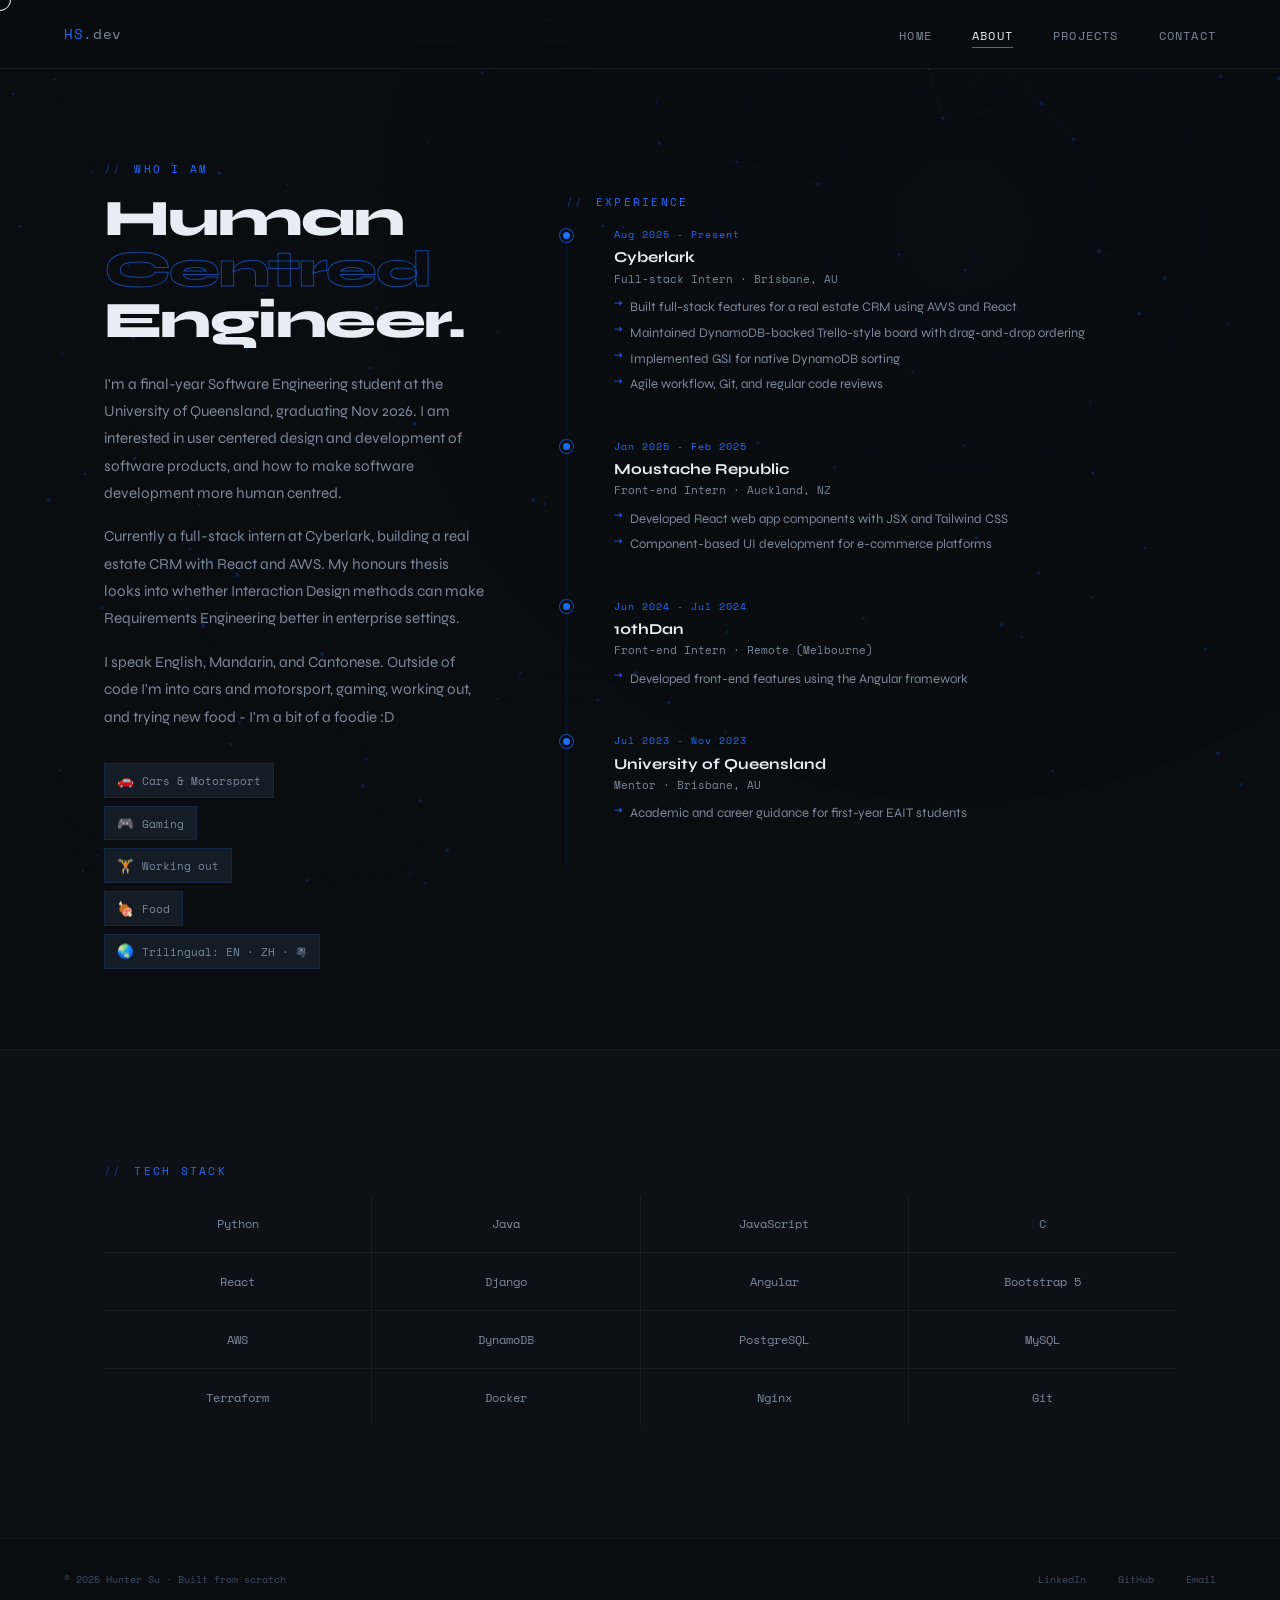
==== about.html @ bc7cdcf6 "added new" ====
<!DOCTYPE html>
<html lang="en">
<head>
  <meta charset="UTF-8" />
  <meta name="viewport" content="width=device-width, initial-scale=1.0" />
  <title>About - Hunter Su</title>
  <link rel="stylesheet" href="style.css" />
</head>
<body>

  <div class="cursor"></div>
  <canvas id="bg-canvas"></canvas>
  <div id="page-transition"></div>

  <nav>
    <a href="index.html" class="nav-logo" data-transition>HS<span>.dev</span></a>
    <ul class="nav-links">
      <li><a href="index.html"    data-transition>Home</a></li>
      <li><a href="about.html"    data-transition>About</a></li>
      <li><a href="projects.html" data-transition>Projects</a></li>
      <li><a href="contact.html"  data-transition>Contact</a></li>
    </ul>
  </nav>

  <main>
    <div class="page-content">

      <!-- ABOUT HERO -->
      <section class="section about-hero">
        <div class="section-tag">Who I Am</div>
        <div class="about-grid">

          <div class="about-left">
            <h1>Human <em>Centred</em><br/>Engineer.</h1>
            <p>
              I'm a final-year Software Engineering student at the University of Queensland,
              graduating Nov 2026. I am interested in user centered design and development of software products, 
              and how to make software development more human centred. 
            </p>
            <p>
              Currently a full-stack intern at Cyberlark, building a real estate CRM with
              React and AWS. My honours thesis looks into whether Interaction Design methods
              can make Requirements Engineering better in enterprise settings.
            </p>
            <p>
              I speak English, Mandarin, and Cantonese. Outside of code I'm into cars and motorsport, 
              gaming, working out, and trying new food - I'm a bit of a foodie :D
            </p>
            <div class="interests">
              <div class="interest-tag"><span class="icon">🚗</span> Cars &amp; Motorsport</div>
              <div class="interest-tag"><span class="icon">🎮</span> Gaming</div>
              <div class="interest-tag"><span class="icon">🏋️</span> Working out</div>
              <div class="interest-tag"><span class="icon">🍖</span> Food</div>
              <div class="interest-tag"><span class="icon">🌏</span> Trilingual: EN · ZH · 粵</div>
            </div>
          </div>

          <div class="about-right">
            <div class="section-tag">Experience</div>
            <div class="timeline">

              <div class="timeline-item">
                <div class="timeline-date">Aug 2025 - Present</div>
                <div class="timeline-company">Cyberlark</div>
                <div class="timeline-role">Full-stack Intern · Brisbane, AU</div>
                <ul class="timeline-points">
                  <li>Built full-stack features for a real estate CRM using AWS and React</li>
                  <li>Maintained DynamoDB-backed Trello-style board with drag-and-drop ordering</li>
                  <li>Implemented GSI for native DynamoDB sorting</li>
                  <li>Agile workflow, Git, and regular code reviews</li>
                </ul>
              </div>

              <div class="timeline-item">
                <div class="timeline-date">Jan 2025 - Feb 2025</div>
                <div class="timeline-company">Moustache Republic</div>
                <div class="timeline-role">Front-end Intern · Auckland, NZ</div>
                <ul class="timeline-points">
                  <li>Developed React web app components with JSX and Tailwind CSS</li>
                  <li>Component-based UI development for e-commerce platforms</li>
                </ul>
              </div>

              <div class="timeline-item">
                <div class="timeline-date">Jun 2024 - Jul 2024</div>
                <div class="timeline-company">10thDan</div>
                <div class="timeline-role">Front-end Intern · Remote (Melbourne)</div>
                <ul class="timeline-points">
                  <li>Developed front-end features using the Angular framework</li>
                </ul>
              </div>

              <div class="timeline-item">
                <div class="timeline-date">Jul 2023 - Nov 2023</div>
                <div class="timeline-company">University of Queensland</div>
                <div class="timeline-role">Mentor · Brisbane, AU</div>
                <ul class="timeline-points">
                  <li>Academic and career guidance for first-year EAIT students</li>
                </ul>
              </div>

            </div>
          </div>

        </div>
      </section>

      <!-- SKILLS -->
      <section class="skills-section">
        <div class="section">
          <div class="section-tag">Tech Stack</div>
          <div class="skills-grid">
            <div class="skill-chip">Python</div>
            <div class="skill-chip">Java</div>
            <div class="skill-chip">JavaScript</div>
            <div class="skill-chip">C</div>
            <div class="skill-chip">React</div>
            <div class="skill-chip">Django</div>
            <div class="skill-chip">Angular</div>
            <div class="skill-chip">Bootstrap 5</div>
            <div class="skill-chip">AWS</div>
            <div class="skill-chip">DynamoDB</div>
            <div class="skill-chip">PostgreSQL</div>
            <div class="skill-chip">MySQL</div>
            <div class="skill-chip">Terraform</div>
            <div class="skill-chip">Docker</div>
            <div class="skill-chip">Nginx</div>
            <div class="skill-chip">Git</div>
          </div>
        </div>
      </section>

    </div>
  </main>

  <footer>
    <div class="footer-left">© 2025 Hunter Su · Built from scratch</div>
    <div class="footer-right">
      <a href="https://linkedin.com/in/hunterycsu" target="_blank">LinkedIn</a>
      <a href="https://github.com/hunterycsu" target="_blank">GitHub</a>
      <a href="mailto:hunter.yicong.su@gmail.com">Email</a>
    </div>
  </footer>

  <script src="transition.js"></script>
  <script src="background.js"></script>
</body>
</html>
---- style.css ----
/* =========================================
   HUNTER SU — PORTFOLIO
   Dark minimal · Terminal meets Garage
   ========================================= */

@import url('https://fonts.googleapis.com/css2?family=Space+Mono:ital,wght@0,400;0,700;1,400&family=Syne:wght@400;500;700;800&display=swap');

/* ---- RESET & ROOT ---- */
*, *::before, *::after {
  margin: 0;
  padding: 0;
  box-sizing: border-box;
}

:root {
  --bg:          #090c10;
  --bg-2:        #0d1117;
  --bg-3:        #111820;
  --surface:     #141c26;
  --surface-2:   #1a2535;
  --blue:        #1a6fff;
  --blue-dim:    #1249b3;
  --blue-glow:   rgba(26, 111, 255, 0.18);
  --blue-ghost:  rgba(26, 111, 255, 0.07);
  --text:        #e8edf5;
  --text-dim:    #7a8899;
  --text-muted:  #3d4f63;
  --border:      rgba(26, 111, 255, 0.12);
  --border-dim:  rgba(255,255,255,0.05);
  --mono:        'Space Mono', monospace;
  --sans:        'Syne', sans-serif;
  --transition:  cubic-bezier(0.76, 0, 0.24, 1);
}

html {
  font-size: 16px;
  scroll-behavior: smooth;
}

body {
  background: var(--bg);
  color: var(--text);
  font-family: var(--sans);
  min-height: 100vh;
  overflow-x: hidden;
  cursor: none;
}

*, a, button, input, textarea, label, select {
  cursor: none !important;
}

/* ---- CUSTOM CURSOR ---- */
.cursor {
  position: fixed;
  left: 0;
  top: 0;
  width: 22px;
  height: 22px;
  border: 1.5px solid white;
  border-radius: 50%;
  background: transparent;
  pointer-events: none;
  z-index: 9999;
  transform: translate(-50%, -50%);
  transition:
    width .2s ease,
    height .2s ease,
    background .2s ease,
    border-color .2s ease;
}

.cursor.active {
  width: 38px;
  height: 38px;
  border-color: var(--blue);
  background: white;
}

body:has(a:hover) .cursor,
body:has(button:hover) .cursor {
  width: 14px;
  height: 14px;
}

/* ---- PAGE TRANSITION OVERLAY ---- */
#page-transition {
  position: fixed;
  inset: 0;
  background: var(--bg);
  z-index: 500;
  transform: translateX(-100%);
  pointer-events: none;
}
#page-transition.slide-in {
  animation: slideIn 0.45s var(--transition) forwards;
}
#page-transition.slide-out {
  animation: slideOut 0.45s var(--transition) forwards;
}

@keyframes slideIn {
  from { transform: translateX(-100%); }
  to   { transform: translateX(0%); }
}
@keyframes slideOut {
  from { transform: translateX(0%); }
  to   { transform: translateX(100%); }
}

/* ---- NAV ---- */
nav {
  position: fixed;
  top: 0;
  left: 0;
  right: 0;
  z-index: 100;
  display: flex;
  align-items: center;
  justify-content: space-between;
  padding: 1.5rem 4rem;
  border-bottom: 1px solid var(--border-dim);
  background: rgba(9, 12, 16, 0.8);
  backdrop-filter: blur(20px);
  -webkit-backdrop-filter: blur(20px);
}

.nav-logo {
  font-family: var(--mono);
  font-size: 0.85rem;
  color: var(--blue);
  text-decoration: none;
  letter-spacing: 0.05em;
}
.nav-logo span {
  color: var(--text-dim);
}

.nav-links {
  display: flex;
  gap: 2.5rem;
  list-style: none;
}

.nav-links a {
  font-family: var(--mono);
  font-size: 0.75rem;
  color: var(--text-dim);
  text-decoration: none;
  letter-spacing: 0.1em;
  text-transform: uppercase;
  position: relative;
  transition: color 0.2s;
}
.nav-links a::after {
  content: '';
  position: absolute;
  bottom: -4px;
  left: 0;
  width: 0;
  height: 1px;
  background: var(--blue);
  transition: width 0.3s var(--transition);
}
.nav-links a:hover,
.nav-links a.active {
  color: var(--text);
}
.nav-links a:hover::after,
.nav-links a.active::after {
  width: 100%;
}

/* ---- MAIN WRAPPER ---- */
main {
  position: relative;
  z-index: 2;
}

/* ---- PAGE CONTENT (fade in on load) ---- */
.page-content {
  animation: fadeUp 0.6s var(--transition) both;
  animation-delay: 0.15s;
}
@keyframes fadeUp {
  from { opacity: 0; transform: translateY(24px); }
  to   { opacity: 1; transform: translateY(0); }
}

/* ---- SECTION UTILITY ---- */
.section {
  padding: 7rem 4rem;
  max-width: 1200px;
  margin: 0 auto;
}
.section-tag {
  font-family: var(--mono);
  font-size: 0.7rem;
  color: var(--blue);
  letter-spacing: 0.2em;
  text-transform: uppercase;
  margin-bottom: 1rem;
  display: flex;
  align-items: center;
  gap: 0.75rem;
}
.section-tag::before {
  content: '//';
  opacity: 0.5;
}

/* ====================================================
   INDEX — HERO
   ==================================================== */
.hero {
  min-height: 100vh;
  display: grid;
  grid-template-columns: 1fr auto;
  align-items: center;
  padding: 0 4rem;
  max-width: 1200px;
  margin: 0 auto;
  gap: 4rem;
}

.hero-left {
  padding-top: 6rem;
}

.hero-eyebrow {
  font-family: var(--mono);
  font-size: 0.72rem;
  color: var(--blue);
  letter-spacing: 0.25em;
  text-transform: uppercase;
  margin-bottom: 1.5rem;
  display: flex;
  align-items: center;
  gap: 1rem;
}
.hero-eyebrow::before {
  content: '';
  display: block;
  width: 32px;
  height: 1px;
  background: var(--blue);
}

.hero-name {
  font-family: var(--sans);
  font-weight: 800;
  font-size: clamp(3.5rem, 6vw, 6rem);
  line-height: 0.95;
  letter-spacing: -0.03em;
  margin-bottom: 1.5rem;
}
.hero-name .line-1 { color: var(--text); display: block; }
.hero-name .line-2 {
  color: transparent;
  -webkit-text-stroke: 1px rgba(26,111,255,0.5);
  display: block;
}

.hero-desc {
  font-family: var(--sans);
  font-size: 1rem;
  color: var(--text-dim);
  line-height: 1.7;
  max-width: 420px;
  margin-bottom: 2.5rem;
}

.hero-cta {
  display: flex;
  gap: 1rem;
  flex-wrap: wrap;
}

.btn {
  display: inline-flex;
  align-items: center;
  gap: 0.5rem;
  padding: 0.75rem 1.75rem;
  font-family: var(--mono);
  font-size: 0.75rem;
  letter-spacing: 0.1em;
  text-transform: uppercase;
  text-decoration: none;
  border: none;
  cursor: none;
  transition: all 0.25s var(--transition);
}
.btn-primary {
  background: var(--blue);
  color: #fff;
}
.btn-primary:hover {
  background: #2a7fff;
  transform: translateY(-2px);
  box-shadow: 0 8px 24px rgba(26,111,255,0.35);
}
.btn-outline {
  background: transparent;
  color: var(--text-dim);
  border: 1px solid var(--border);
}
.btn-outline:hover {
  border-color: var(--blue);
  color: var(--text);
  transform: translateY(-2px);
}

/* Hero right — stat panel cluster */
.hero-right {
  display: flex;
  justify-content: center;
  align-items: center;
  padding-top: 6rem;
}

.stat-cluster {
  display: flex;
  flex-direction: column;
  gap: 1px;
  width: 280px;
}

.stat-block {
  background: var(--surface);
  border: 1px solid var(--border-dim);
  padding: 1.25rem 1.5rem;
  position: relative;
  overflow: hidden;
  transition: background 0.2s;
}
.stat-block:hover { background: var(--surface-2); }
.stat-block::before {
  content: '';
  position: absolute;
  left: 0; top: 0; bottom: 0;
  width: 2px;
  background: var(--blue);
  transform: scaleY(0);
  transform-origin: bottom;
  transition: transform 0.3s var(--transition);
}
.stat-block:hover::before { transform: scaleY(1); }

.stat-label {
  font-family: var(--mono);
  font-size: 0.58rem;
  color: var(--blue);
  letter-spacing: 0.2em;
  text-transform: uppercase;
  margin-bottom: 0.3rem;
}
.stat-value {
  font-family: var(--sans);
  font-weight: 700;
  font-size: 1rem;
  color: var(--text);
  margin-bottom: 0.1rem;
}
.stat-sub {
  font-family: var(--mono);
  font-size: 0.6rem;
  color: var(--text-muted);
}

.stat-block.live .stat-label {
  display: flex;
  align-items: center;
  gap: 0.5rem;
}


/* ---- FEATURED SECTION (index) ---- */
.featured {
  background: var(--bg-2);
  border-top: 1px solid var(--border-dim);
  border-bottom: 1px solid var(--border-dim);
}

.featured-grid {
  display: grid;
  grid-template-columns: repeat(3, 1fr);
  gap: 1px;
  background: var(--border-dim);
  border: 1px solid var(--border-dim);
}
.featured-item {
  background: var(--bg-2);
  padding: 2.5rem 2rem;
  transition: background 0.25s;
}
.featured-item:hover {
  background: var(--surface);
}
.featured-num {
  font-family: var(--mono);
  font-size: 0.65rem;
  color: var(--blue);
  margin-bottom: 1rem;
}
.featured-title {
  font-size: 1.1rem;
  font-weight: 700;
  margin-bottom: 0.5rem;
}
.featured-text {
  font-family: var(--mono);
  font-size: 0.72rem;
  color: var(--text-dim);
  line-height: 1.6;
}

/* ====================================================
   ABOUT PAGE
   ==================================================== */
.about-hero {
  padding-top: 10rem;
  padding-bottom: 5rem;
}

.about-grid {
  display: grid;
  grid-template-columns: 1fr 1.6fr;
  gap: 5rem;
  align-items: start;
}

.about-left h1 {
  font-size: clamp(2.5rem, 4vw, 4rem);
  font-weight: 800;
  line-height: 1;
  letter-spacing: -0.03em;
  margin-bottom: 1.5rem;
}
.about-left h1 em {
  font-style: normal;
  color: transparent;
  -webkit-text-stroke: 1px rgba(26,111,255,0.6);
}

.about-left p {
  font-family: var(--sans);
  font-size: 0.95rem;
  color: var(--text-dim);
  line-height: 1.8;
  margin-bottom: 1rem;
}

.interests {
  margin-top: 2rem;
  display: flex;
  flex-direction: column;
  gap: 0.5rem;
}
.interest-tag {
  display: inline-flex;
  align-items: center;
  gap: 0.5rem;
  font-family: var(--mono);
  font-size: 0.7rem;
  color: var(--text-dim);
  background: var(--surface);
  border: 1px solid var(--border);
  padding: 0.4rem 0.75rem;
  width: fit-content;
}
.interest-tag .icon { font-size: 0.85rem; }

/* Timeline */
.timeline {
  position: relative;
  padding-left: 1.5rem;
}
.timeline::before {
  content: '';
  position: absolute;
  left: 0;
  top: 0;
  bottom: 0;
  width: 1px;
  background: var(--border);
}

.timeline-item {
  position: relative;
  padding-bottom: 2.5rem;
  padding-left: 1.5rem;
}
.timeline-item::before {
  content: '';
  position: absolute;
  left: -1.5rem;
  top: 0.35rem;
  width: 7px;
  height: 7px;
  background: var(--blue);
  border-radius: 50%;
  transform: translateX(-3px);
  box-shadow: 0 0 0 3px var(--bg), 0 0 0 4px var(--blue-dim);
}
.timeline-date {
  font-family: var(--mono);
  font-size: 0.65rem;
  color: var(--blue);
  letter-spacing: 0.1em;
  margin-bottom: 0.4rem;
}
.timeline-company {
  font-weight: 700;
  font-size: 0.95rem;
  margin-bottom: 0.2rem;
}
.timeline-role {
  font-family: var(--mono);
  font-size: 0.7rem;
  color: var(--text-dim);
  margin-bottom: 0.5rem;
}
.timeline-points {
  list-style: none;
  padding: 0;
}
.timeline-points li {
  font-size: 0.82rem;
  color: var(--text-dim);
  line-height: 1.6;
  padding: 0.15rem 0;
  padding-left: 1rem;
  position: relative;
}
.timeline-points li::before {
  content: '→';
  position: absolute;
  left: 0;
  color: var(--blue);
  font-size: 0.65rem;
  top: 0.05rem;
}

/* Skills grid */
.skills-section {
  background: var(--bg-2);
  border-top: 1px solid var(--border-dim);
}
.skills-grid {
  display: grid;
  grid-template-columns: repeat(4, 1fr);
  gap: 1px;
  background: var(--border-dim);
}
.skill-chip {
  background: var(--bg-2);
  padding: 1.25rem 1rem;
  font-family: var(--mono);
  font-size: 0.72rem;
  color: var(--text-dim);
  text-align: center;
  transition: background 0.2s, color 0.2s;
}
.skill-chip:hover {
  background: var(--blue-ghost);
  color: var(--text);
}

/* ====================================================
   PROJECTS PAGE
   ==================================================== */
.projects-hero {
  padding-top: 10rem;
  padding-bottom: 4rem;
}
.projects-hero h1 {
  font-size: clamp(2.5rem, 5vw, 5rem);
  font-weight: 800;
  letter-spacing: -0.03em;
  line-height: 1;
}
.projects-hero h1 span {
  color: transparent;
  -webkit-text-stroke: 1px rgba(26,111,255,0.5);
}

.projects-grid {
  display: grid;
  grid-template-columns: 1fr 1fr;
  gap: 1.5rem;
}

.project-card {
  background: var(--surface);
  border: 1px solid var(--border-dim);
  padding: 2rem;
  position: relative;
  overflow: hidden;
  transition: border-color 0.3s, transform 0.3s var(--transition);
  cursor: none;
}
.project-card::before {
  content: '';
  position: absolute;
  top: 0; left: 0; right: 0;
  height: 2px;
  background: var(--blue);
  transform: scaleX(0);
  transform-origin: left;
  transition: transform 0.4s var(--transition);
}
.project-card:hover {
  border-color: var(--border);
  transform: translateY(-4px);
}
.project-card:hover::before {
  transform: scaleX(1);
}

.project-number {
  font-family: var(--mono);
  font-size: 0.6rem;
  color: var(--text-muted);
  margin-bottom: 1rem;
  letter-spacing: 0.15em;
}
.project-title {
  font-weight: 700;
  font-size: 1.15rem;
  margin-bottom: 0.5rem;
  color: var(--text);
}
.project-desc {
  font-size: 0.82rem;
  color: var(--text-dim);
  line-height: 1.7;
  margin-bottom: 1.25rem;
}
.project-tags {
  display: flex;
  flex-wrap: wrap;
  gap: 0.4rem;
}
.tag {
  font-family: var(--mono);
  font-size: 0.6rem;
  color: var(--blue);
  border: 1px solid var(--blue-dim);
  background: var(--blue-ghost);
  padding: 0.2rem 0.5rem;
  letter-spacing: 0.05em;
}

.project-card.featured-card {
  grid-column: 1 / -1;
  display: grid;
  grid-template-columns: 1.2fr 1fr;
  gap: 2rem;
  align-items: center;
}
.featured-card-badge {
  font-family: var(--mono);
  font-size: 0.6rem;
  color: var(--blue);
  border: 1px solid var(--blue);
  padding: 0.2rem 0.6rem;
  width: fit-content;
  margin-bottom: 0.75rem;
  letter-spacing: 0.1em;
}

/* ====================================================
   CONTACT PAGE
   ==================================================== */
.contact-hero {
  padding-top: 10rem;
  padding-bottom: 4rem;
}
.contact-hero h1 {
  font-size: clamp(2.5rem, 5vw, 5rem);
  font-weight: 800;
  letter-spacing: -0.03em;
  line-height: 1;
  margin-bottom: 1rem;
}
.contact-hero p {
  font-family: var(--sans);
  color: var(--text-dim);
  font-size: 1rem;
  max-width: 480px;
}

.contact-grid {
  display: grid;
  grid-template-columns: 1fr 1fr;
  gap: 4rem;
  align-items: start;
}

.contact-links {
  display: flex;
  flex-direction: column;
  gap: 1px;
  background: var(--border-dim);
  border: 1px solid var(--border-dim);
}
.contact-link-item {
  display: flex;
  align-items: center;
  justify-content: space-between;
  padding: 1.25rem 1.5rem;
  background: var(--surface);
  text-decoration: none;
  color: var(--text);
  transition: background 0.2s, padding-left 0.3s var(--transition);
}
.contact-link-item:hover {
  background: var(--surface-2);
  padding-left: 2rem;
}
.contact-link-left {
  display: flex;
  align-items: center;
  gap: 1rem;
}
.contact-link-icon {
  width: 36px;
  height: 36px;
  background: var(--blue-ghost);
  border: 1px solid var(--border);
  display: flex;
  align-items: center;
  justify-content: center;
  font-size: 1rem;
}
.contact-link-label {
  font-family: var(--mono);
  font-size: 0.72rem;
  color: var(--text-dim);
  display: block;
  margin-bottom: 0.15rem;
  text-transform: uppercase;
  letter-spacing: 0.1em;
}
.contact-link-value {
  font-size: 0.85rem;
  color: var(--text);
}
.contact-arrow {
  color: var(--text-muted);
  font-size: 1rem;
  transition: color 0.2s, transform 0.3s;
}
.contact-link-item:hover .contact-arrow {
  color: var(--blue);
  transform: translateX(4px);
}

/* Contact form */
.contact-form {
  display: flex;
  flex-direction: column;
  gap: 1rem;
}
.form-field {
  display: flex;
  flex-direction: column;
  gap: 0.4rem;
}
.form-label {
  font-family: var(--mono);
  font-size: 0.65rem;
  color: var(--blue);
  letter-spacing: 0.15em;
  text-transform: uppercase;
}
.form-input,
.form-textarea {
  background: var(--surface);
  border: 1px solid var(--border-dim);
  color: var(--text);
  font-family: var(--mono);
  font-size: 0.8rem;
  padding: 0.75rem 1rem;
  outline: none;
  transition: border-color 0.25s;
  width: 100%;
  resize: none;
}
.form-input:focus,
.form-textarea:focus {
  border-color: var(--blue);
}
.form-input::placeholder,
.form-textarea::placeholder {
  color: var(--text-muted);
}
.form-textarea { min-height: 120px; }

/* ====================================================
   CANVAS BACKGROUND
   ==================================================== */
#bg-canvas {
  position: fixed;
  inset: 0;
  z-index: 0;
  opacity: 0.35;
  pointer-events: none;
}

/* ====================================================
   ABOUT — GALLERY / INTERESTS
   ==================================================== */
.about-gallery-section {
  border-top: 1px solid var(--border-dim);
}

.gallery-intro {
  margin-bottom: 2.5rem;
}
.gallery-intro p {
  font-size: 0.9rem;
  color: var(--text-dim);
  max-width: 560px;
  line-height: 1.7;
}

.gallery-grid {
  display: grid;
  grid-template-columns: repeat(3, 1fr);
  gap: 1px;
  background: var(--border-dim);
}

.gallery-card {
  background: var(--surface);
  aspect-ratio: 4/3;
  position: relative;
  overflow: hidden;
  display: flex;
  align-items: flex-end;
  transition: transform 0.35s var(--transition);
}
.gallery-card:hover { transform: scale(1.01); z-index: 2; }

/* The illustration area fills the card */
.gallery-art {
  position: absolute;
  inset: 0;
  display: flex;
  align-items: center;
  justify-content: center;
}

/* Overlay label */
.gallery-label {
  position: relative;
  z-index: 2;
  width: 100%;
  padding: 1rem 1.25rem;
  background: linear-gradient(to top, rgba(9,12,16,0.9) 0%, transparent 100%);
}
.gallery-label-title {
  font-family: var(--sans);
  font-weight: 700;
  font-size: 0.9rem;
  color: var(--text);
  margin-bottom: 0.15rem;
}
.gallery-label-sub {
  font-family: var(--mono);
  font-size: 0.6rem;
  color: var(--blue);
  letter-spacing: 0.1em;
}

/* ====================================================
   RESUME MODAL
   ==================================================== */
.resume-modal-overlay {
  position: fixed;
  inset: 0;
  background: rgba(9,12,16,0.92);
  backdrop-filter: blur(12px);
  z-index: 300;
  display: flex;
  align-items: center;
  justify-content: center;
  opacity: 0;
  pointer-events: none;
  transition: opacity 0.3s;
}
.resume-modal-overlay.open {
  opacity: 1;
  pointer-events: all;
}
.resume-modal {
  background: var(--surface);
  border: 1px solid var(--border);
  width: min(860px, 92vw);
  max-height: 90vh;
  display: flex;
  flex-direction: column;
  transform: translateY(20px);
  transition: transform 0.35s var(--transition);
}
.resume-modal-overlay.open .resume-modal {
  transform: translateY(0);
}
.resume-modal-header {
  display: flex;
  align-items: center;
  justify-content: space-between;
  padding: 1rem 1.5rem;
  border-bottom: 1px solid var(--border-dim);
  flex-shrink: 0;
}
.resume-modal-title {
  font-family: var(--mono);
  font-size: 0.7rem;
  color: var(--blue);
  letter-spacing: 0.15em;
  text-transform: uppercase;
}
.resume-modal-actions {
  display: flex;
  gap: 0.75rem;
  align-items: center;
}
.resume-close {
  background: none;
  border: 1px solid var(--border-dim);
  color: var(--text-dim);
  font-family: var(--mono);
  font-size: 0.7rem;
  padding: 0.35rem 0.75rem;
  transition: border-color 0.2s, color 0.2s;
}
.resume-close:hover {
  border-color: var(--blue);
  color: var(--text);
}
.resume-modal-body {
  overflow-y: auto;
  flex: 1;
  padding: 2rem;
}
/* Render resume as formatted content */
.resume-content {
  font-family: var(--mono);
  font-size: 0.75rem;
  line-height: 1.8;
  color: var(--text-dim);
}
.resume-content h1 {
  font-family: var(--sans);
  font-size: 1.8rem;
  font-weight: 800;
  color: var(--text);
  letter-spacing: -0.02em;
  margin-bottom: 0.25rem;
}
.resume-content .resume-contact {
  font-size: 0.68rem;
  color: var(--text-muted);
  margin-bottom: 2rem;
}
.resume-content .resume-contact a { color: var(--blue); text-decoration: none; }
.resume-section-title {
  font-family: var(--sans);
  font-size: 0.65rem;
  font-weight: 700;
  letter-spacing: 0.2em;
  text-transform: uppercase;
  color: var(--blue);
  border-bottom: 1px solid var(--border);
  padding-bottom: 0.4rem;
  margin: 1.5rem 0 1rem;
}
.resume-entry { margin-bottom: 1.25rem; }
.resume-entry-header {
  display: flex;
  justify-content: space-between;
  align-items: baseline;
  flex-wrap: wrap;
  gap: 0.25rem;
}
.resume-entry-title {
  font-family: var(--sans);
  font-weight: 700;
  font-size: 0.85rem;
  color: var(--text);
}
.resume-entry-date {
  font-size: 0.65rem;
  color: var(--text-muted);
}
.resume-entry-sub {
  font-size: 0.68rem;
  color: var(--blue);
  margin-bottom: 0.35rem;
}
.resume-entry ul {
  list-style: none;
  padding: 0;
}
.resume-entry ul li {
  padding-left: 1rem;
  position: relative;
  color: var(--text-dim);
  font-size: 0.72rem;
  line-height: 1.6;
}
.resume-entry ul li::before {
  content: '→';
  position: absolute;
  left: 0;
  color: var(--blue);
  font-size: 0.6rem;
}
.resume-skills-list {
  font-size: 0.72rem;
  color: var(--text-dim);
  line-height: 1.8;
}


footer {
  border-top: 1px solid var(--border-dim);
  padding: 2rem 4rem;
  display: flex;
  align-items: center;
  justify-content: space-between;
  position: relative;
  z-index: 2;
}
.footer-left {
  font-family: var(--mono);
  font-size: 0.65rem;
  color: var(--text-muted);
}
.footer-right {
  font-family: var(--mono);
  font-size: 0.65rem;
  color: var(--text-muted);
  display: flex;
  gap: 2rem;
}
.footer-right a {
  color: var(--text-muted);
  text-decoration: none;
  transition: color 0.2s;
}
.footer-right a:hover {
  color: var(--blue);
}

/* ====================================================
   RESPONSIVE
   ==================================================== */
@media (max-width: 900px) {
  nav { padding: 1.25rem 1.5rem; }
  .hero { grid-template-columns: 1fr; padding: 0 1.5rem; }
  .hero-right { display: none; }
  .section { padding: 5rem 1.5rem; }
  .about-grid { grid-template-columns: 1fr; gap: 3rem; }
  .skills-grid { grid-template-columns: repeat(2, 1fr); }
  .projects-grid { grid-template-columns: 1fr; }
  .project-card.featured-card { grid-template-columns: 1fr; }
  .contact-grid { grid-template-columns: 1fr; }
  .featured-grid { grid-template-columns: 1fr; }
  footer { flex-direction: column; gap: 1rem; padding: 1.5rem; }
}
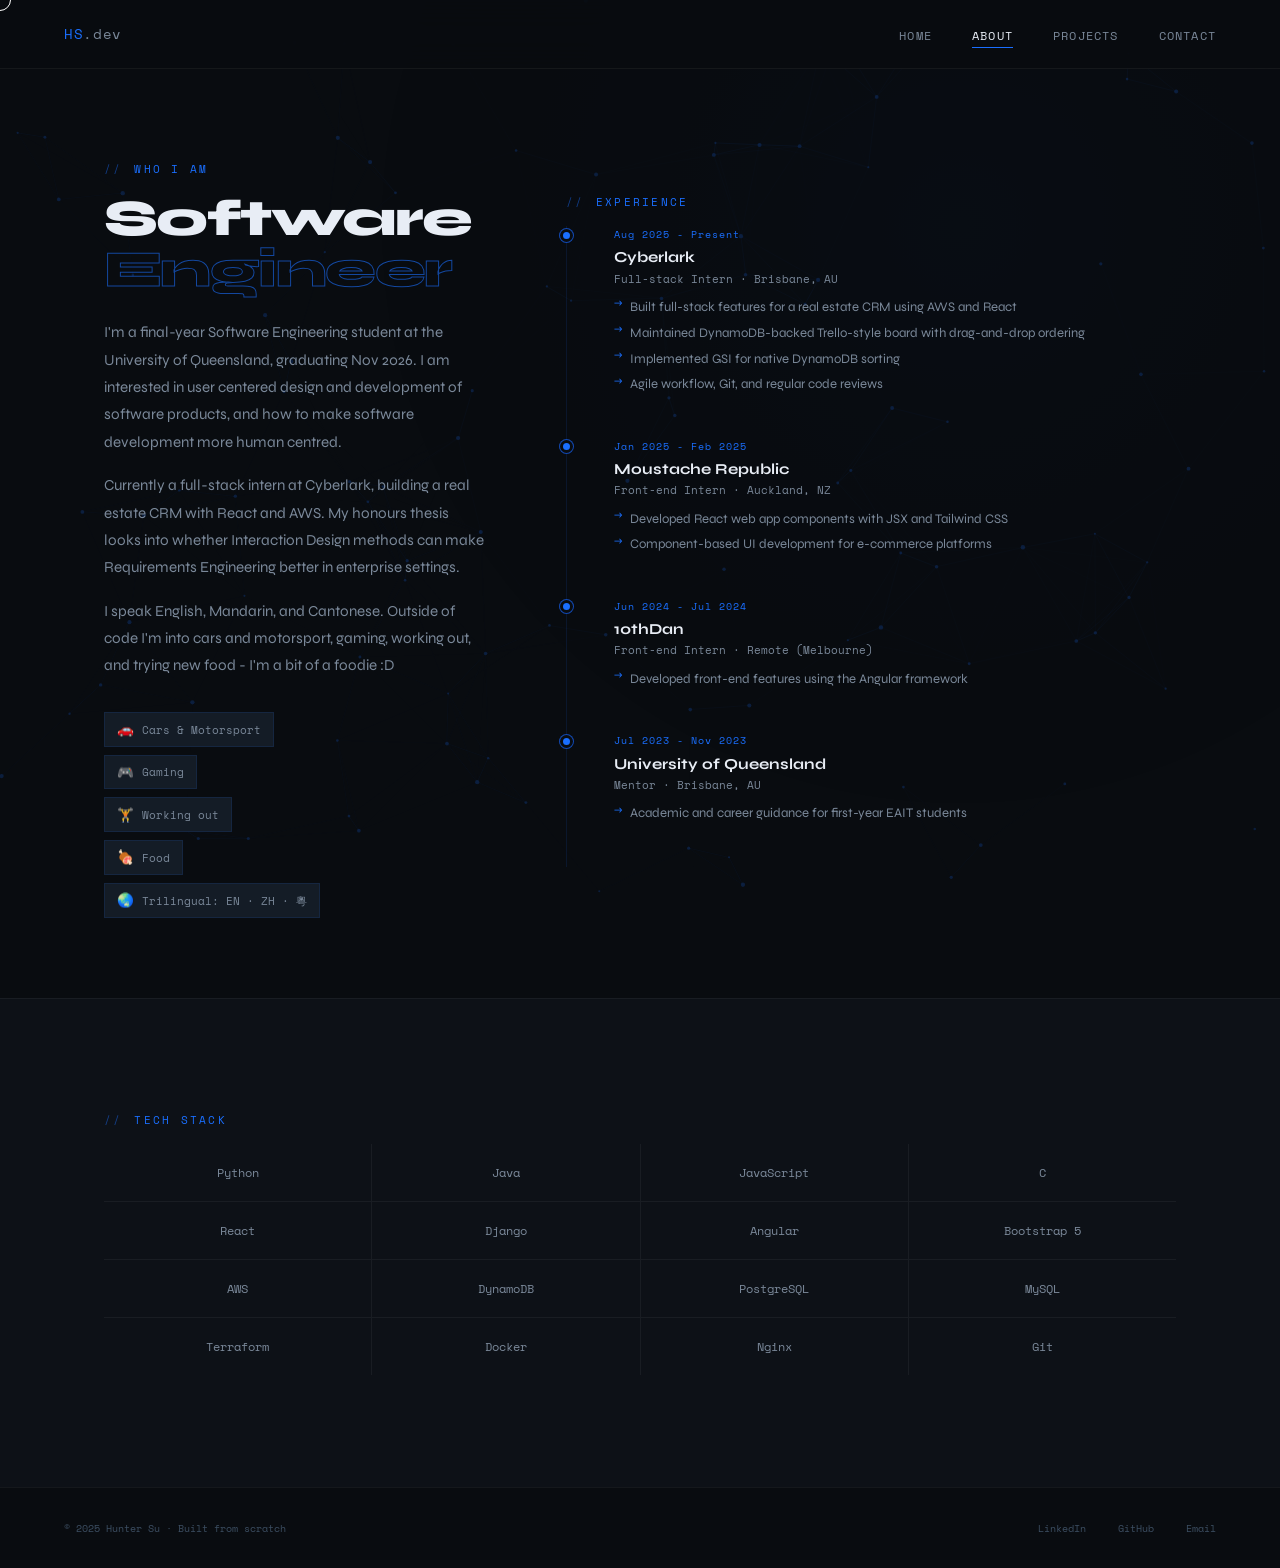
==== commit 0ee504f3: "added" ====
--- a/about.html
+++ b/about.html
@@ -5,6 +5,7 @@
   <meta name="viewport" content="width=device-width, initial-scale=1.0" />
   <title>About - Hunter Su</title>
   <link rel="stylesheet" href="style.css" />
+  <link rel="icon" type="image/png" href="icon.png" />
 </head>
 <body>
 
@@ -31,7 +32,7 @@
         <div class="about-grid">
 
           <div class="about-left">
-            <h1>Human <em>Centred</em><br/>Engineer.</h1>
+            <h1>Software <em>Engineer</em></h1>
             <p>
               I'm a final-year Software Engineering student at the University of Queensland,
               graduating Nov 2026. I am interested in user centered design and development of software products, 
--- a/style.css
+++ b/style.css
@@ -683,6 +683,13 @@
   line-height: 1;
   margin-bottom: 1rem;
 }
+
+.contact-hero h1 em {
+  font-style: normal;
+  color: transparent;
+  -webkit-text-stroke: 1px rgba(26,111,255,0.6);
+}
+
 .contact-hero p {
   font-family: var(--sans);
   color: var(--text-dim);
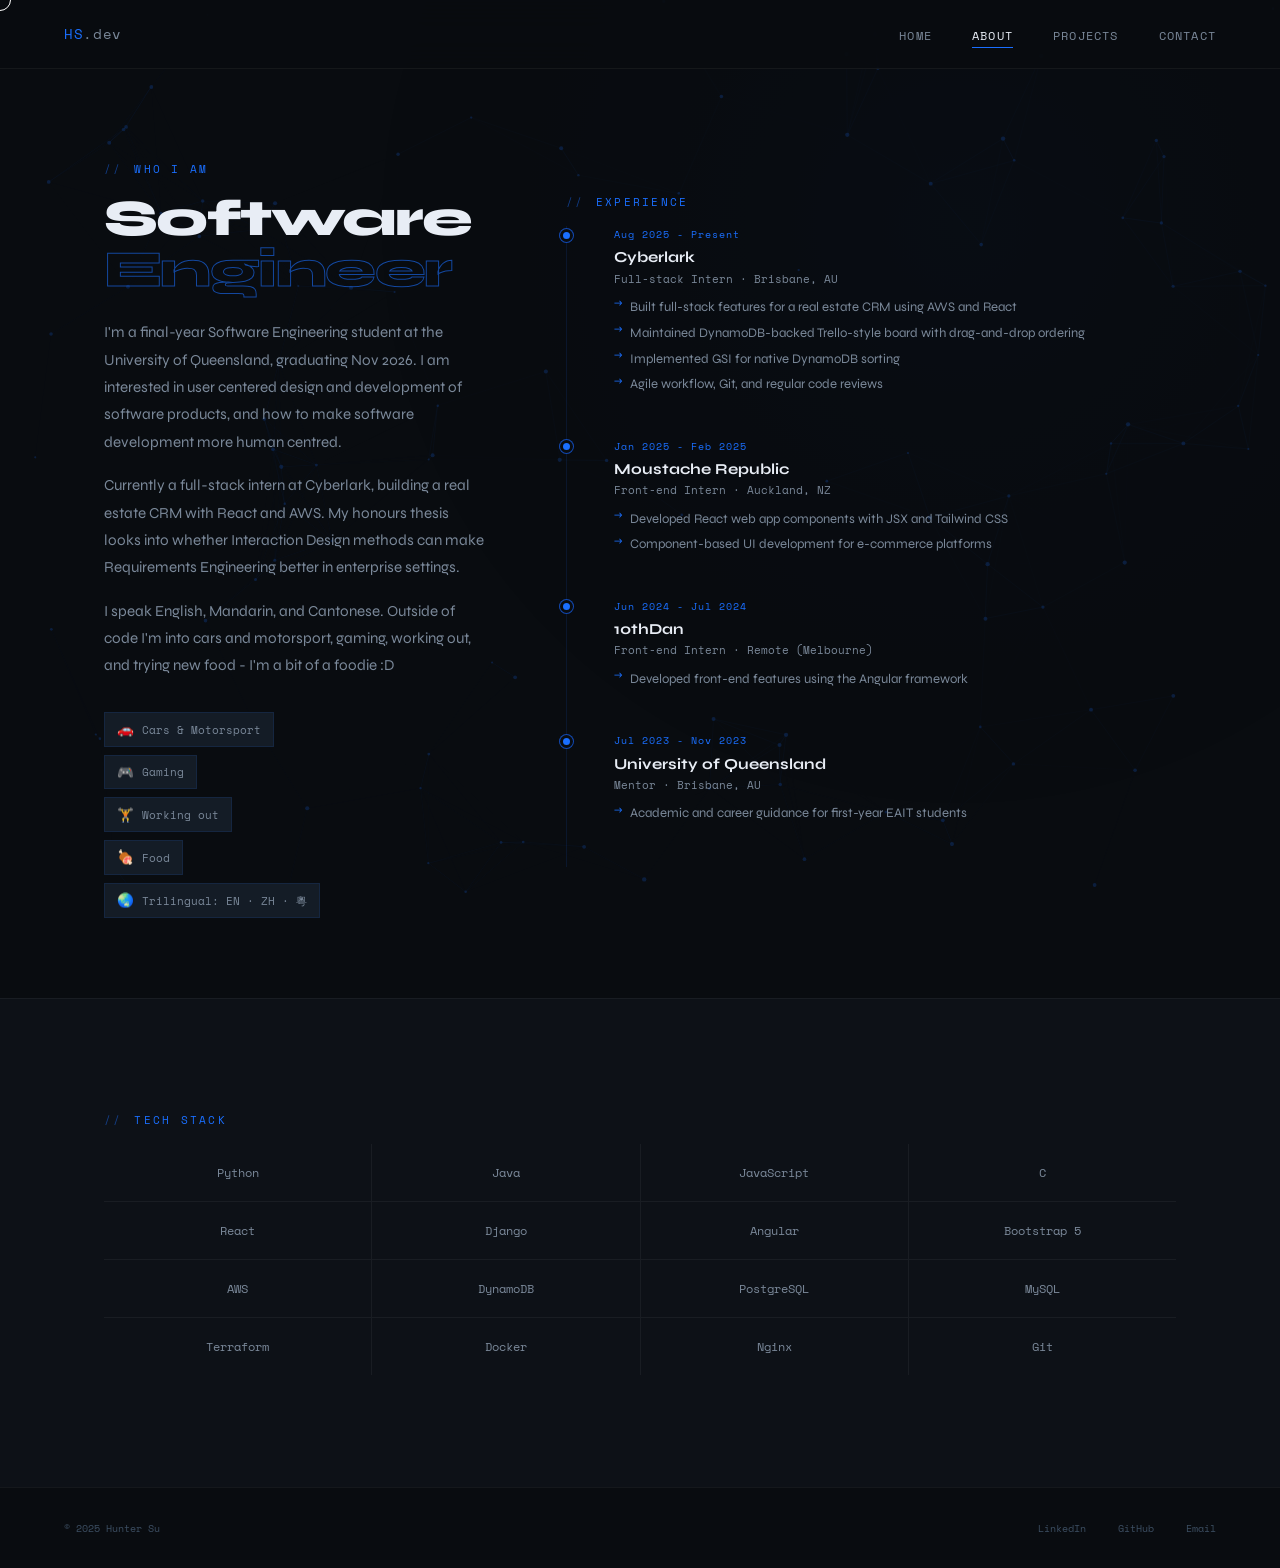
==== commit 3546fd45: "improved" ====
--- a/about.html
+++ b/about.html
@@ -21,7 +21,20 @@
       <li><a href="projects.html" data-transition>Projects</a></li>
       <li><a href="contact.html"  data-transition>Contact</a></li>
     </ul>
+    <button class="nav-burger" aria-label="Menu">
+      <span></span><span></span><span></span>
+    </button>
   </nav>
+
+  <div class="nav-scrim"></div>
+  <div class="nav-drawer">
+    <ul>
+      <li><a href="index.html"    data-transition>Home</a></li>
+      <li><a href="about.html"    data-transition>About</a></li>
+      <li><a href="projects.html" data-transition>Projects</a></li>
+      <li><a href="contact.html"  data-transition>Contact</a></li>
+    </ul>
+  </div>
 
   <main>
     <div class="page-content">
@@ -135,7 +148,7 @@
   </main>
 
   <footer>
-    <div class="footer-left">© 2025 Hunter Su · Built from scratch</div>
+    <div class="footer-left">© 2025 Hunter Su</div>
     <div class="footer-right">
       <a href="https://linkedin.com/in/hunterycsu" target="_blank">LinkedIn</a>
       <a href="https://github.com/hunterycsu" target="_blank">GitHub</a>
--- a/style.css
+++ b/style.css
@@ -1,8 +1,3 @@
-/* =========================================
-   HUNTER SU — PORTFOLIO
-   Dark minimal · Terminal meets Garage
-   ========================================= */
-
 @import url('https://fonts.googleapis.com/css2?family=Space+Mono:ital,wght@0,400;0,700;1,400&family=Syne:wght@400;500;700;800&display=swap');
 
 /* ---- RESET & ROOT ---- */
@@ -1077,4 +1072,71 @@
   .contact-grid { grid-template-columns: 1fr; }
   .featured-grid { grid-template-columns: 1fr; }
   footer { flex-direction: column; gap: 1rem; padding: 1.5rem; }
+}
+
+.nav-burger {
+  display: none;
+  flex-direction: column;
+  gap: 5px;
+  background: none;
+  border: none;
+  padding: 4px;
+}
+.nav-burger span {
+  display: block;
+  width: 22px;
+  height: 2px;
+  background: var(--text-dim);
+  transition: transform 0.3s, opacity 0.3s;
+}
+.nav-burger.open span:nth-child(1) { transform: translateY(7px) rotate(45deg); }
+.nav-burger.open span:nth-child(2) { opacity: 0; }
+.nav-burger.open span:nth-child(3) { transform: translateY(-7px) rotate(-45deg); }
+
+.nav-drawer {
+  position: fixed;
+  top: 0; right: 0; bottom: 0;
+  width: 260px;
+  background: var(--bg-2);
+  border-left: 1px solid var(--border-dim);
+  z-index: 150;
+  display: flex;
+  flex-direction: column;
+  justify-content: center;
+  padding: 3rem 2rem;
+  transform: translateX(100%);
+  transition: transform 0.35s var(--transition);
+}
+.nav-drawer.open { transform: translateX(0); }
+.nav-drawer ul { list-style: none; display: flex; flex-direction: column; gap: 0.5rem; }
+.nav-drawer ul a {
+  font-family: var(--sans);
+  font-size: 1.75rem;
+  font-weight: 700;
+  color: var(--text-dim);
+  text-decoration: none;
+  display: block;
+  padding: 0.3rem 0;
+  border-bottom: 1px solid var(--border-dim);
+  transition: color 0.2s;
+}
+.nav-drawer ul a:hover, .nav-drawer ul a.active { color: var(--blue); }
+
+.nav-scrim {
+  position: fixed;
+  inset: 0;
+  background: rgba(9,12,16,0.7);
+  z-index: 140;
+  opacity: 0;
+  pointer-events: none;
+  transition: opacity 0.3s;
+}
+.nav-scrim.open { opacity: 1; pointer-events: all; }
+
+@media (max-width: 768px) {
+  .nav-links { display: none; }
+  .nav-burger { display: flex; }
+}
+@media (min-width: 769px) {
+  .nav-drawer, .nav-scrim { display: none; }
 }
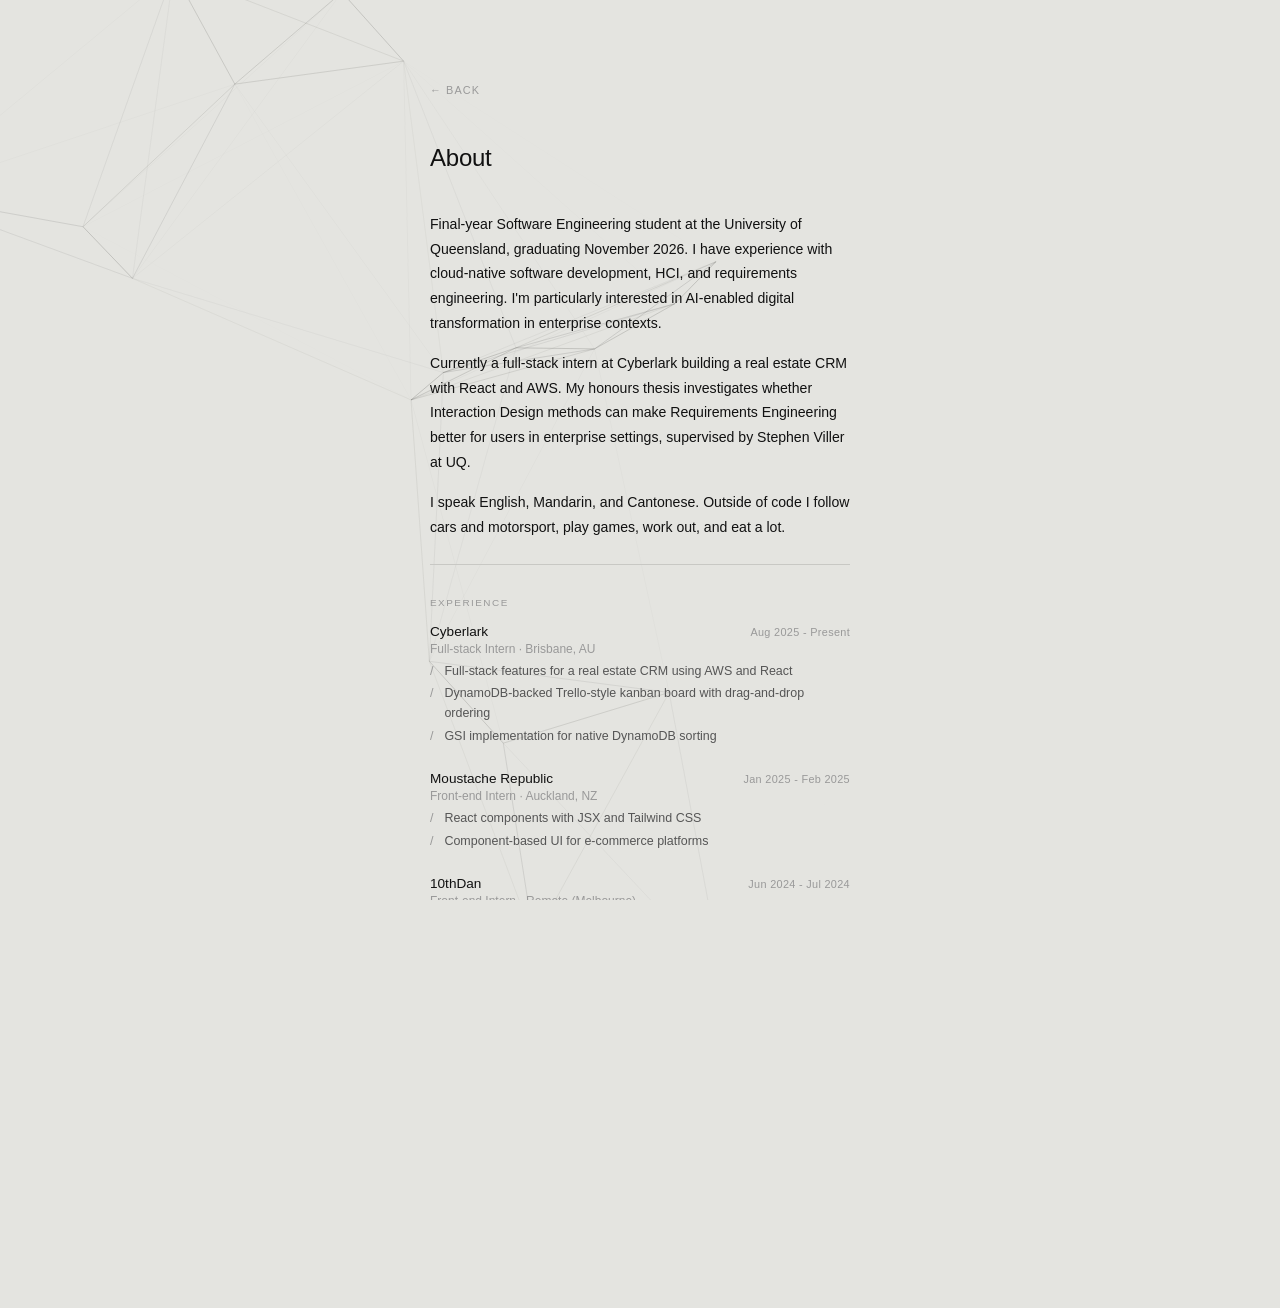
==== commit 7a14c05e: "new version" ====
--- a/about.html
+++ b/about.html
@@ -4,159 +4,115 @@
   <meta charset="UTF-8" />
   <meta name="viewport" content="width=device-width, initial-scale=1.0" />
   <title>About - Hunter Su</title>
+  <link rel="icon" href="favicon.png" type="image/png" />
   <link rel="stylesheet" href="style.css" />
-  <link rel="icon" type="image/png" href="icon.png" />
 </head>
 <body>
-
-  <div class="cursor"></div>
   <canvas id="bg-canvas"></canvas>
   <div id="page-transition"></div>
 
-  <nav>
-    <a href="index.html" class="nav-logo" data-transition>HS<span>.dev</span></a>
-    <ul class="nav-links">
-      <li><a href="index.html"    data-transition>Home</a></li>
-      <li><a href="about.html"    data-transition>About</a></li>
-      <li><a href="projects.html" data-transition>Projects</a></li>
-      <li><a href="contact.html"  data-transition>Contact</a></li>
-    </ul>
-    <button class="nav-burger" aria-label="Menu">
-      <span></span><span></span><span></span>
-    </button>
-  </nav>
+  <div class="wrap" style="align-items: flex-start; padding-top: 5rem;">
+    <div class="page-inner">
+      <a href="index.html" class="back" data-t>← Back</a>
 
-  <div class="nav-scrim"></div>
-  <div class="nav-drawer">
-    <ul>
-      <li><a href="index.html"    data-transition>Home</a></li>
-      <li><a href="about.html"    data-transition>About</a></li>
-      <li><a href="projects.html" data-transition>Projects</a></li>
-      <li><a href="contact.html"  data-transition>Contact</a></li>
-    </ul>
+      <p class="page-title">About</p>
+
+      <div class="about-text">
+        <p>
+          Final-year Software Engineering student at the University of Queensland,
+          graduating November 2026. I have experience with cloud-native software 
+          development, HCI, and requirements engineering. I'm particularly interested in AI-enabled 
+          digital transformation in enterprise contexts.
+        </p>
+        <p>
+          Currently a full-stack intern at Cyberlark building a real estate CRM with
+          React and AWS. My honours thesis investigates whether Interaction Design
+          methods can make Requirements Engineering better for users in enterprise
+          settings, supervised by Stephen Viller at UQ.
+        </p>
+        <p>
+          I speak English, Mandarin, and Cantonese. Outside of code I follow cars and
+          motorsport, play games, work out, and eat a lot.
+        </p>
+      </div>
+
+      <div class="divider"></div>
+
+      <div class="section-label">Experience</div>
+
+      <div class="exp-item">
+        <div class="exp-header">
+          <span class="exp-company">Cyberlark</span>
+          <span class="exp-date">Aug 2025 - Present</span>
+        </div>
+        <div class="exp-role">Full-stack Intern · Brisbane, AU</div>
+        <ul class="exp-points">
+          <li>Full-stack features for a real estate CRM using AWS and React</li>
+          <li>DynamoDB-backed Trello-style kanban board with drag-and-drop ordering</li>
+          <li>GSI implementation for native DynamoDB sorting</li>
+        </ul>
+      </div>
+
+      <div class="exp-item">
+        <div class="exp-header">
+          <span class="exp-company">Moustache Republic</span>
+          <span class="exp-date">Jan 2025 - Feb 2025</span>
+        </div>
+        <div class="exp-role">Front-end Intern · Auckland, NZ</div>
+        <ul class="exp-points">
+          <li>React components with JSX and Tailwind CSS</li>
+          <li>Component-based UI for e-commerce platforms</li>
+        </ul>
+      </div>
+
+      <div class="exp-item">
+        <div class="exp-header">
+          <span class="exp-company">10thDan</span>
+          <span class="exp-date">Jun 2024 - Jul 2024</span>
+        </div>
+        <div class="exp-role">Front-end Intern · Remote (Melbourne)</div>
+        <ul class="exp-points">
+          <li>Front-end features using Angular</li>
+        </ul>
+      </div>
+
+      <div class="exp-item">
+        <div class="exp-header">
+          <span class="exp-company">University of Queensland</span>
+          <span class="exp-date">Jul 2023 - Nov 2023</span>
+        </div>
+        <div class="exp-role">Mentor · Brisbane, AU</div>
+        <ul class="exp-points">
+          <li>Academic and career guidance for first-year EAIT students</li>
+        </ul>
+      </div>
+
+      <div class="divider"></div>
+
+      <div class="section-label">Stack</div>
+      <div class="skills-wrap">
+        <span class="skill">Python</span>
+        <span class="skill">Java</span>
+        <span class="skill">C</span>
+        <span class="skill">HTML/CSS</span>
+        <span class="skill">JavaScript</span>
+        <span class="skill">React</span>
+        <span class="skill">Angular</span>
+        <span class="skill">Django</span>
+        <span class="skill">AWS</span>
+        <span class="skill">DynamoDB</span>
+        <span class="skill">PostgreSQL</span>
+        <span class="skill">Docker</span>
+        <span class="skill">Terraform</span>
+        <span class="skill">Git</span>
+        <span class="skill">Nginx</span>
+      </div>
+
+      <div style="height: 4rem;"></div>
+    </div>
   </div>
 
-  <main>
-    <div class="page-content">
-
-      <!-- ABOUT HERO -->
-      <section class="section about-hero">
-        <div class="section-tag">Who I Am</div>
-        <div class="about-grid">
-
-          <div class="about-left">
-            <h1>Software <em>Engineer</em></h1>
-            <p>
-              I'm a final-year Software Engineering student at the University of Queensland,
-              graduating Nov 2026. I am interested in user centered design and development of software products, 
-              and how to make software development more human centred. 
-            </p>
-            <p>
-              Currently a full-stack intern at Cyberlark, building a real estate CRM with
-              React and AWS. My honours thesis looks into whether Interaction Design methods
-              can make Requirements Engineering better in enterprise settings.
-            </p>
-            <p>
-              I speak English, Mandarin, and Cantonese. Outside of code I'm into cars and motorsport, 
-              gaming, working out, and trying new food - I'm a bit of a foodie :D
-            </p>
-            <div class="interests">
-              <div class="interest-tag"><span class="icon">🚗</span> Cars &amp; Motorsport</div>
-              <div class="interest-tag"><span class="icon">🎮</span> Gaming</div>
-              <div class="interest-tag"><span class="icon">🏋️</span> Working out</div>
-              <div class="interest-tag"><span class="icon">🍖</span> Food</div>
-              <div class="interest-tag"><span class="icon">🌏</span> Trilingual: EN · ZH · 粵</div>
-            </div>
-          </div>
-
-          <div class="about-right">
-            <div class="section-tag">Experience</div>
-            <div class="timeline">
-
-              <div class="timeline-item">
-                <div class="timeline-date">Aug 2025 - Present</div>
-                <div class="timeline-company">Cyberlark</div>
-                <div class="timeline-role">Full-stack Intern · Brisbane, AU</div>
-                <ul class="timeline-points">
-                  <li>Built full-stack features for a real estate CRM using AWS and React</li>
-                  <li>Maintained DynamoDB-backed Trello-style board with drag-and-drop ordering</li>
-                  <li>Implemented GSI for native DynamoDB sorting</li>
-                  <li>Agile workflow, Git, and regular code reviews</li>
-                </ul>
-              </div>
-
-              <div class="timeline-item">
-                <div class="timeline-date">Jan 2025 - Feb 2025</div>
-                <div class="timeline-company">Moustache Republic</div>
-                <div class="timeline-role">Front-end Intern · Auckland, NZ</div>
-                <ul class="timeline-points">
-                  <li>Developed React web app components with JSX and Tailwind CSS</li>
-                  <li>Component-based UI development for e-commerce platforms</li>
-                </ul>
-              </div>
-
-              <div class="timeline-item">
-                <div class="timeline-date">Jun 2024 - Jul 2024</div>
-                <div class="timeline-company">10thDan</div>
-                <div class="timeline-role">Front-end Intern · Remote (Melbourne)</div>
-                <ul class="timeline-points">
-                  <li>Developed front-end features using the Angular framework</li>
-                </ul>
-              </div>
-
-              <div class="timeline-item">
-                <div class="timeline-date">Jul 2023 - Nov 2023</div>
-                <div class="timeline-company">University of Queensland</div>
-                <div class="timeline-role">Mentor · Brisbane, AU</div>
-                <ul class="timeline-points">
-                  <li>Academic and career guidance for first-year EAIT students</li>
-                </ul>
-              </div>
-
-            </div>
-          </div>
-
-        </div>
-      </section>
-
-      <!-- SKILLS -->
-      <section class="skills-section">
-        <div class="section">
-          <div class="section-tag">Tech Stack</div>
-          <div class="skills-grid">
-            <div class="skill-chip">Python</div>
-            <div class="skill-chip">Java</div>
-            <div class="skill-chip">JavaScript</div>
-            <div class="skill-chip">C</div>
-            <div class="skill-chip">React</div>
-            <div class="skill-chip">Django</div>
-            <div class="skill-chip">Angular</div>
-            <div class="skill-chip">Bootstrap 5</div>
-            <div class="skill-chip">AWS</div>
-            <div class="skill-chip">DynamoDB</div>
-            <div class="skill-chip">PostgreSQL</div>
-            <div class="skill-chip">MySQL</div>
-            <div class="skill-chip">Terraform</div>
-            <div class="skill-chip">Docker</div>
-            <div class="skill-chip">Nginx</div>
-            <div class="skill-chip">Git</div>
-          </div>
-        </div>
-      </section>
-
-    </div>
-  </main>
-
-  <footer>
-    <div class="footer-left">© 2025 Hunter Su</div>
-    <div class="footer-right">
-      <a href="https://linkedin.com/in/hunterycsu" target="_blank">LinkedIn</a>
-      <a href="https://github.com/hunterycsu" target="_blank">GitHub</a>
-      <a href="mailto:hunter.yicong.su@gmail.com">Email</a>
-    </div>
-  </footer>
-
+  <script src="background.js"></script>
   <script src="transition.js"></script>
-  <script src="background.js"></script>
 </body>
-</html>+</html>
--- a/style.css
+++ b/style.css
@@ -1,1142 +1,273 @@
-@import url('https://fonts.googleapis.com/css2?family=Space+Mono:ital,wght@0,400;0,700;1,400&family=Syne:wght@400;500;700;800&display=swap');
-
-/* ---- RESET & ROOT ---- */
-*, *::before, *::after {
-  margin: 0;
-  padding: 0;
-  box-sizing: border-box;
-}
+*, *::before, *::after { margin: 0; padding: 0; box-sizing: border-box; }
 
 :root {
-  --bg:          #090c10;
-  --bg-2:        #0d1117;
-  --bg-3:        #111820;
-  --surface:     #141c26;
-  --surface-2:   #1a2535;
-  --blue:        #1a6fff;
-  --blue-dim:    #1249b3;
-  --blue-glow:   rgba(26, 111, 255, 0.18);
-  --blue-ghost:  rgba(26, 111, 255, 0.07);
-  --text:        #e8edf5;
-  --text-dim:    #7a8899;
-  --text-muted:  #3d4f63;
-  --border:      rgba(26, 111, 255, 0.12);
-  --border-dim:  rgba(255,255,255,0.05);
-  --mono:        'Space Mono', monospace;
-  --sans:        'Syne', sans-serif;
-  --transition:  cubic-bezier(0.76, 0, 0.24, 1);
-}
-
-html {
-  font-size: 16px;
-  scroll-behavior: smooth;
-}
-
-body {
+  --bg:      #e4e4e0;
+  --ink:     #111111;
+  --muted:   #999999;
+  --faint:   #c8c8c4;
+  --font:    Arial, Helvetica, sans-serif;
+}
+
+html, body {
+  height: 100%;
+  font-family: var(--font);
   background: var(--bg);
-  color: var(--text);
-  font-family: var(--sans);
+  color: var(--ink);
+  -webkit-font-smoothing: antialiased;
+}
+
+/* ---- CANVAS BACKGROUND ---- */
+#bg-canvas {
+  width: 100%;
+  height: 100%;
+  display: block;
+  position: fixed;
+  inset: 0;
+  z-index: 0;
+  pointer-events: none;
+}
+
+/* ---- PAGE WRAP ---- */
+.wrap {
+  position: relative;
+  z-index: 1;
   min-height: 100vh;
-  overflow-x: hidden;
-  cursor: none;
-}
-
-*, a, button, input, textarea, label, select {
-  cursor: none !important;
-}
-
-/* ---- CUSTOM CURSOR ---- */
-.cursor {
-  position: fixed;
-  left: 0;
-  top: 0;
-  width: 22px;
-  height: 22px;
-  border: 1.5px solid white;
-  border-radius: 50%;
-  background: transparent;
-  pointer-events: none;
-  z-index: 9999;
-  transform: translate(-50%, -50%);
-  transition:
-    width .2s ease,
-    height .2s ease,
-    background .2s ease,
-    border-color .2s ease;
-}
-
-.cursor.active {
-  width: 38px;
-  height: 38px;
-  border-color: var(--blue);
-  background: white;
-}
-
-body:has(a:hover) .cursor,
-body:has(button:hover) .cursor {
-  width: 14px;
-  height: 14px;
-}
-
-/* ---- PAGE TRANSITION OVERLAY ---- */
+  display: flex;
+  align-items: center;
+  justify-content: center;
+  padding: 4rem 2rem;
+}
+
+.inner {
+  width: 100%;
+  max-width: 420px;
+}
+
+/* ---- NAME ---- */
+.name {
+  font-size: 3rem;
+  font-weight: 600;
+  color: var(--ink);
+  letter-spacing: -0.01em;
+  margin-bottom: 0.2rem;
+}
+
+.tagline {
+  font-size: 1rem;
+  color: var(--muted);
+  letter-spacing: 0.04em;
+  margin-bottom: 2.5rem;
+}
+
+/* ---- NAV LIST ---- */
+.nav-list {
+  list-style: none;
+  margin-bottom: 2.5rem;
+}
+
+.nav-list li a {
+  display: block;
+  font-size: 1.4rem;
+  font-weight: 400;
+  color: var(--muted);
+  text-decoration: none;
+  padding: 0.6rem 0;
+  letter-spacing: -0.01em;
+  transition: color 0.15s;
+}
+
+.nav-list li a:hover { color: var(--ink); }
+
+/* ---- EXT LINKS ---- */
+.ext-links {
+  display: flex;
+  gap: 1.5rem;
+}
+
+.ext-links a {
+  font-size: 0.68rem;
+  color: var(--muted);
+  text-decoration: none;
+  letter-spacing: 0.1em;
+  text-transform: uppercase;
+  transition: color 0.15s;
+}
+
+.ext-links a:hover { color: var(--ink); }
+
+/* ---- PAGE TRANSITION ---- */
 #page-transition {
   position: fixed;
   inset: 0;
   background: var(--bg);
   z-index: 500;
-  transform: translateX(-100%);
+  transform: translateY(-100%);
   pointer-events: none;
 }
-#page-transition.slide-in {
-  animation: slideIn 0.45s var(--transition) forwards;
-}
-#page-transition.slide-out {
-  animation: slideOut 0.45s var(--transition) forwards;
-}
-
-@keyframes slideIn {
-  from { transform: translateX(-100%); }
-  to   { transform: translateX(0%); }
-}
-@keyframes slideOut {
-  from { transform: translateX(0%); }
-  to   { transform: translateX(100%); }
-}
-
-/* ---- NAV ---- */
-nav {
-  position: fixed;
-  top: 0;
-  left: 0;
-  right: 0;
-  z-index: 100;
-  display: flex;
-  align-items: center;
-  justify-content: space-between;
-  padding: 1.5rem 4rem;
-  border-bottom: 1px solid var(--border-dim);
-  background: rgba(9, 12, 16, 0.8);
-  backdrop-filter: blur(20px);
-  -webkit-backdrop-filter: blur(20px);
-}
-
-.nav-logo {
-  font-family: var(--mono);
-  font-size: 0.85rem;
-  color: var(--blue);
-  text-decoration: none;
-  letter-spacing: 0.05em;
-}
-.nav-logo span {
-  color: var(--text-dim);
-}
-
-.nav-links {
-  display: flex;
-  gap: 2.5rem;
-  list-style: none;
-}
-
-.nav-links a {
-  font-family: var(--mono);
-  font-size: 0.75rem;
-  color: var(--text-dim);
+#page-transition.slide-in  { animation: pgIn  0.4s cubic-bezier(0.76,0,0.24,1) forwards; }
+#page-transition.slide-out { animation: pgOut 0.4s cubic-bezier(0.76,0,0.24,1) forwards; }
+@keyframes pgIn  { from { transform: translateY(-100%); } to { transform: translateY(0); } }
+@keyframes pgOut { from { transform: translateY(0); }    to { transform: translateY(100%); } }
+
+/* ---- PAGE CONTENT FADE ---- */
+.wrap { animation: fadeUp 0.5s ease both; animation-delay: 0.1s; }
+@keyframes fadeUp {
+  from { opacity: 0; transform: translateY(12px); }
+  to   { opacity: 1; transform: translateY(0); }
+}
+
+/* ---- INNER PAGES ---- */
+.page-inner {
+  width: 100%;
+  max-width: 420px;
+}
+
+.back {
+  display: inline-block;
+  font-size: 0.68rem;
+  color: var(--muted);
   text-decoration: none;
   letter-spacing: 0.1em;
   text-transform: uppercase;
+  margin-bottom: 3rem;
+  transition: color 0.15s;
+}
+.back:hover { color: var(--ink); }
+
+.page-title {
+  font-size: 1.5rem;
+  font-weight: 400;
+  color: var(--ink);
+  letter-spacing: -0.01em;
+  margin-bottom: 2.5rem;
+}
+
+/* ---- DIVIDER ---- */
+.divider {
+  width: 100%;
+  height: 1px;
+  background: var(--faint);
+  margin: 1.5rem 0;
+}
+
+/* ---- ABOUT ---- */
+.about-text p {
+  font-size: 0.88rem;
+  color: var(--ink);
+  line-height: 1.75;
+  margin-bottom: 1rem;
+}
+.about-text p:last-child { margin-bottom: 0; }
+
+.section-label {
+  font-size: 0.62rem;
+  letter-spacing: 0.15em;
+  text-transform: uppercase;
+  color: var(--muted);
+  margin-bottom: 1rem;
+  margin-top: 2rem;
+}
+
+.exp-item {
+  margin-bottom: 1.5rem;
+}
+.exp-header {
+  display: flex;
+  justify-content: space-between;
+  align-items: baseline;
+  margin-bottom: 0.2rem;
+}
+.exp-company {
+  font-size: 0.85rem;
+  font-weight: 400;
+  color: var(--ink);
+}
+.exp-date {
+  font-size: 0.68rem;
+  color: var(--muted);
+  letter-spacing: 0.03em;
+}
+.exp-role {
+  font-size: 0.75rem;
+  color: var(--muted);
+  margin-bottom: 0.4rem;
+}
+.exp-points {
+  list-style: none;
+  padding: 0;
+}
+.exp-points li {
+  font-size: 0.78rem;
+  color: #555;
+  line-height: 1.6;
+  padding-left: 0.9rem;
   position: relative;
-  transition: color 0.2s;
-}
-.nav-links a::after {
-  content: '';
-  position: absolute;
-  bottom: -4px;
-  left: 0;
-  width: 0;
-  height: 1px;
-  background: var(--blue);
-  transition: width 0.3s var(--transition);
-}
-.nav-links a:hover,
-.nav-links a.active {
-  color: var(--text);
-}
-.nav-links a:hover::after,
-.nav-links a.active::after {
-  width: 100%;
-}
-
-/* ---- MAIN WRAPPER ---- */
-main {
-  position: relative;
-  z-index: 2;
-}
-
-/* ---- PAGE CONTENT (fade in on load) ---- */
-.page-content {
-  animation: fadeUp 0.6s var(--transition) both;
-  animation-delay: 0.15s;
-}
-@keyframes fadeUp {
-  from { opacity: 0; transform: translateY(24px); }
-  to   { opacity: 1; transform: translateY(0); }
-}
-
-/* ---- SECTION UTILITY ---- */
-.section {
-  padding: 7rem 4rem;
-  max-width: 1200px;
-  margin: 0 auto;
-}
-.section-tag {
-  font-family: var(--mono);
-  font-size: 0.7rem;
-  color: var(--blue);
-  letter-spacing: 0.2em;
-  text-transform: uppercase;
-  margin-bottom: 1rem;
-  display: flex;
-  align-items: center;
-  gap: 0.75rem;
-}
-.section-tag::before {
-  content: '//';
-  opacity: 0.5;
-}
-
-/* ====================================================
-   INDEX — HERO
-   ==================================================== */
-.hero {
-  min-height: 100vh;
-  display: grid;
-  grid-template-columns: 1fr auto;
-  align-items: center;
-  padding: 0 4rem;
-  max-width: 1200px;
-  margin: 0 auto;
-  gap: 4rem;
-}
-
-.hero-left {
-  padding-top: 6rem;
-}
-
-.hero-eyebrow {
-  font-family: var(--mono);
-  font-size: 0.72rem;
-  color: var(--blue);
-  letter-spacing: 0.25em;
-  text-transform: uppercase;
-  margin-bottom: 1.5rem;
-  display: flex;
-  align-items: center;
-  gap: 1rem;
-}
-.hero-eyebrow::before {
-  content: '';
-  display: block;
-  width: 32px;
-  height: 1px;
-  background: var(--blue);
-}
-
-.hero-name {
-  font-family: var(--sans);
-  font-weight: 800;
-  font-size: clamp(3.5rem, 6vw, 6rem);
-  line-height: 0.95;
-  letter-spacing: -0.03em;
-  margin-bottom: 1.5rem;
-}
-.hero-name .line-1 { color: var(--text); display: block; }
-.hero-name .line-2 {
-  color: transparent;
-  -webkit-text-stroke: 1px rgba(26,111,255,0.5);
-  display: block;
-}
-
-.hero-desc {
-  font-family: var(--sans);
-  font-size: 1rem;
-  color: var(--text-dim);
-  line-height: 1.7;
-  max-width: 420px;
-  margin-bottom: 2.5rem;
-}
-
-.hero-cta {
-  display: flex;
-  gap: 1rem;
-  flex-wrap: wrap;
-}
-
-.btn {
-  display: inline-flex;
-  align-items: center;
-  gap: 0.5rem;
-  padding: 0.75rem 1.75rem;
-  font-family: var(--mono);
-  font-size: 0.75rem;
-  letter-spacing: 0.1em;
-  text-transform: uppercase;
-  text-decoration: none;
-  border: none;
-  cursor: none;
-  transition: all 0.25s var(--transition);
-}
-.btn-primary {
-  background: var(--blue);
-  color: #fff;
-}
-.btn-primary:hover {
-  background: #2a7fff;
-  transform: translateY(-2px);
-  box-shadow: 0 8px 24px rgba(26,111,255,0.35);
-}
-.btn-outline {
-  background: transparent;
-  color: var(--text-dim);
-  border: 1px solid var(--border);
-}
-.btn-outline:hover {
-  border-color: var(--blue);
-  color: var(--text);
-  transform: translateY(-2px);
-}
-
-/* Hero right — stat panel cluster */
-.hero-right {
-  display: flex;
-  justify-content: center;
-  align-items: center;
-  padding-top: 6rem;
-}
-
-.stat-cluster {
-  display: flex;
-  flex-direction: column;
-  gap: 1px;
-  width: 280px;
-}
-
-.stat-block {
-  background: var(--surface);
-  border: 1px solid var(--border-dim);
-  padding: 1.25rem 1.5rem;
-  position: relative;
-  overflow: hidden;
-  transition: background 0.2s;
-}
-.stat-block:hover { background: var(--surface-2); }
-.stat-block::before {
-  content: '';
-  position: absolute;
-  left: 0; top: 0; bottom: 0;
-  width: 2px;
-  background: var(--blue);
-  transform: scaleY(0);
-  transform-origin: bottom;
-  transition: transform 0.3s var(--transition);
-}
-.stat-block:hover::before { transform: scaleY(1); }
-
-.stat-label {
-  font-family: var(--mono);
-  font-size: 0.58rem;
-  color: var(--blue);
-  letter-spacing: 0.2em;
-  text-transform: uppercase;
-  margin-bottom: 0.3rem;
-}
-.stat-value {
-  font-family: var(--sans);
-  font-weight: 700;
-  font-size: 1rem;
-  color: var(--text);
-  margin-bottom: 0.1rem;
-}
-.stat-sub {
-  font-family: var(--mono);
-  font-size: 0.6rem;
-  color: var(--text-muted);
-}
-
-.stat-block.live .stat-label {
-  display: flex;
-  align-items: center;
-  gap: 0.5rem;
-}
-
-
-/* ---- FEATURED SECTION (index) ---- */
-.featured {
-  background: var(--bg-2);
-  border-top: 1px solid var(--border-dim);
-  border-bottom: 1px solid var(--border-dim);
-}
-
-.featured-grid {
-  display: grid;
-  grid-template-columns: repeat(3, 1fr);
-  gap: 1px;
-  background: var(--border-dim);
-  border: 1px solid var(--border-dim);
-}
-.featured-item {
-  background: var(--bg-2);
-  padding: 2.5rem 2rem;
-  transition: background 0.25s;
-}
-.featured-item:hover {
-  background: var(--surface);
-}
-.featured-num {
-  font-family: var(--mono);
-  font-size: 0.65rem;
-  color: var(--blue);
-  margin-bottom: 1rem;
-}
-.featured-title {
-  font-size: 1.1rem;
-  font-weight: 700;
-  margin-bottom: 0.5rem;
-}
-.featured-text {
-  font-family: var(--mono);
-  font-size: 0.72rem;
-  color: var(--text-dim);
-  line-height: 1.6;
-}
-
-/* ====================================================
-   ABOUT PAGE
-   ==================================================== */
-.about-hero {
-  padding-top: 10rem;
-  padding-bottom: 5rem;
-}
-
-.about-grid {
-  display: grid;
-  grid-template-columns: 1fr 1.6fr;
-  gap: 5rem;
-  align-items: start;
-}
-
-.about-left h1 {
-  font-size: clamp(2.5rem, 4vw, 4rem);
-  font-weight: 800;
-  line-height: 1;
-  letter-spacing: -0.03em;
-  margin-bottom: 1.5rem;
-}
-.about-left h1 em {
-  font-style: normal;
-  color: transparent;
-  -webkit-text-stroke: 1px rgba(26,111,255,0.6);
-}
-
-.about-left p {
-  font-family: var(--sans);
-  font-size: 0.95rem;
-  color: var(--text-dim);
-  line-height: 1.8;
-  margin-bottom: 1rem;
-}
-
-.interests {
-  margin-top: 2rem;
-  display: flex;
-  flex-direction: column;
-  gap: 0.5rem;
-}
-.interest-tag {
-  display: inline-flex;
-  align-items: center;
-  gap: 0.5rem;
-  font-family: var(--mono);
-  font-size: 0.7rem;
-  color: var(--text-dim);
-  background: var(--surface);
-  border: 1px solid var(--border);
-  padding: 0.4rem 0.75rem;
-  width: fit-content;
-}
-.interest-tag .icon { font-size: 0.85rem; }
-
-/* Timeline */
-.timeline {
-  position: relative;
-  padding-left: 1.5rem;
-}
-.timeline::before {
-  content: '';
+  margin-bottom: 0.15rem;
+}
+.exp-points li::before {
+  content: '/';
   position: absolute;
   left: 0;
-  top: 0;
-  bottom: 0;
-  width: 1px;
-  background: var(--border);
-}
-
-.timeline-item {
-  position: relative;
-  padding-bottom: 2.5rem;
-  padding-left: 1.5rem;
-}
-.timeline-item::before {
-  content: '';
-  position: absolute;
-  left: -1.5rem;
-  top: 0.35rem;
-  width: 7px;
-  height: 7px;
-  background: var(--blue);
-  border-radius: 50%;
-  transform: translateX(-3px);
-  box-shadow: 0 0 0 3px var(--bg), 0 0 0 4px var(--blue-dim);
-}
-.timeline-date {
-  font-family: var(--mono);
-  font-size: 0.65rem;
-  color: var(--blue);
-  letter-spacing: 0.1em;
-  margin-bottom: 0.4rem;
-}
-.timeline-company {
-  font-weight: 700;
-  font-size: 0.95rem;
-  margin-bottom: 0.2rem;
-}
-.timeline-role {
-  font-family: var(--mono);
-  font-size: 0.7rem;
-  color: var(--text-dim);
-  margin-bottom: 0.5rem;
-}
-.timeline-points {
-  list-style: none;
-  padding: 0;
-}
-.timeline-points li {
-  font-size: 0.82rem;
-  color: var(--text-dim);
-  line-height: 1.6;
-  padding: 0.15rem 0;
-  padding-left: 1rem;
-  position: relative;
-}
-.timeline-points li::before {
-  content: '→';
-  position: absolute;
-  left: 0;
-  color: var(--blue);
-  font-size: 0.65rem;
-  top: 0.05rem;
-}
-
-/* Skills grid */
-.skills-section {
-  background: var(--bg-2);
-  border-top: 1px solid var(--border-dim);
-}
-.skills-grid {
-  display: grid;
-  grid-template-columns: repeat(4, 1fr);
-  gap: 1px;
-  background: var(--border-dim);
-}
-.skill-chip {
-  background: var(--bg-2);
-  padding: 1.25rem 1rem;
-  font-family: var(--mono);
-  font-size: 0.72rem;
-  color: var(--text-dim);
-  text-align: center;
-  transition: background 0.2s, color 0.2s;
-}
-.skill-chip:hover {
-  background: var(--blue-ghost);
-  color: var(--text);
-}
-
-/* ====================================================
-   PROJECTS PAGE
-   ==================================================== */
-.projects-hero {
-  padding-top: 10rem;
-  padding-bottom: 4rem;
-}
-.projects-hero h1 {
-  font-size: clamp(2.5rem, 5vw, 5rem);
-  font-weight: 800;
-  letter-spacing: -0.03em;
-  line-height: 1;
-}
-.projects-hero h1 span {
-  color: transparent;
-  -webkit-text-stroke: 1px rgba(26,111,255,0.5);
-}
-
-.projects-grid {
-  display: grid;
-  grid-template-columns: 1fr 1fr;
-  gap: 1.5rem;
-}
-
-.project-card {
-  background: var(--surface);
-  border: 1px solid var(--border-dim);
-  padding: 2rem;
-  position: relative;
-  overflow: hidden;
-  transition: border-color 0.3s, transform 0.3s var(--transition);
-  cursor: none;
-}
-.project-card::before {
-  content: '';
-  position: absolute;
-  top: 0; left: 0; right: 0;
-  height: 2px;
-  background: var(--blue);
-  transform: scaleX(0);
-  transform-origin: left;
-  transition: transform 0.4s var(--transition);
-}
-.project-card:hover {
-  border-color: var(--border);
-  transform: translateY(-4px);
-}
-.project-card:hover::before {
-  transform: scaleX(1);
-}
-
-.project-number {
-  font-family: var(--mono);
-  font-size: 0.6rem;
-  color: var(--text-muted);
-  margin-bottom: 1rem;
-  letter-spacing: 0.15em;
-}
-.project-title {
-  font-weight: 700;
-  font-size: 1.15rem;
-  margin-bottom: 0.5rem;
-  color: var(--text);
-}
-.project-desc {
-  font-size: 0.82rem;
-  color: var(--text-dim);
-  line-height: 1.7;
-  margin-bottom: 1.25rem;
-}
-.project-tags {
+  color: var(--muted);
+}
+
+.skills-wrap {
   display: flex;
   flex-wrap: wrap;
   gap: 0.4rem;
 }
-.tag {
-  font-family: var(--mono);
-  font-size: 0.6rem;
-  color: var(--blue);
-  border: 1px solid var(--blue-dim);
-  background: var(--blue-ghost);
-  padding: 0.2rem 0.5rem;
-  letter-spacing: 0.05em;
-}
-
-.project-card.featured-card {
-  grid-column: 1 / -1;
-  display: grid;
-  grid-template-columns: 1.2fr 1fr;
-  gap: 2rem;
-  align-items: center;
-}
-.featured-card-badge {
-  font-family: var(--mono);
-  font-size: 0.6rem;
-  color: var(--blue);
-  border: 1px solid var(--blue);
-  padding: 0.2rem 0.6rem;
-  width: fit-content;
-  margin-bottom: 0.75rem;
-  letter-spacing: 0.1em;
-}
-
-/* ====================================================
-   CONTACT PAGE
-   ==================================================== */
-.contact-hero {
-  padding-top: 10rem;
-  padding-bottom: 4rem;
-}
-.contact-hero h1 {
-  font-size: clamp(2.5rem, 5vw, 5rem);
-  font-weight: 800;
-  letter-spacing: -0.03em;
-  line-height: 1;
-  margin-bottom: 1rem;
-}
-
-.contact-hero h1 em {
-  font-style: normal;
-  color: transparent;
-  -webkit-text-stroke: 1px rgba(26,111,255,0.6);
-}
-
-.contact-hero p {
-  font-family: var(--sans);
-  color: var(--text-dim);
-  font-size: 1rem;
-  max-width: 480px;
-}
-
-.contact-grid {
-  display: grid;
-  grid-template-columns: 1fr 1fr;
-  gap: 4rem;
-  align-items: start;
-}
-
-.contact-links {
-  display: flex;
-  flex-direction: column;
-  gap: 1px;
-  background: var(--border-dim);
-  border: 1px solid var(--border-dim);
-}
-.contact-link-item {
-  display: flex;
-  align-items: center;
-  justify-content: space-between;
-  padding: 1.25rem 1.5rem;
-  background: var(--surface);
-  text-decoration: none;
-  color: var(--text);
-  transition: background 0.2s, padding-left 0.3s var(--transition);
-}
-.contact-link-item:hover {
-  background: var(--surface-2);
-  padding-left: 2rem;
-}
-.contact-link-left {
-  display: flex;
-  align-items: center;
-  gap: 1rem;
-}
-.contact-link-icon {
-  width: 36px;
-  height: 36px;
-  background: var(--blue-ghost);
-  border: 1px solid var(--border);
-  display: flex;
-  align-items: center;
-  justify-content: center;
-  font-size: 1rem;
-}
-.contact-link-label {
-  font-family: var(--mono);
-  font-size: 0.72rem;
-  color: var(--text-dim);
-  display: block;
-  margin-bottom: 0.15rem;
-  text-transform: uppercase;
-  letter-spacing: 0.1em;
-}
-.contact-link-value {
-  font-size: 0.85rem;
-  color: var(--text);
-}
-.contact-arrow {
-  color: var(--text-muted);
-  font-size: 1rem;
-  transition: color 0.2s, transform 0.3s;
-}
-.contact-link-item:hover .contact-arrow {
-  color: var(--blue);
-  transform: translateX(4px);
-}
-
-/* Contact form */
-.contact-form {
-  display: flex;
-  flex-direction: column;
-  gap: 1rem;
-}
-.form-field {
-  display: flex;
-  flex-direction: column;
-  gap: 0.4rem;
-}
-.form-label {
-  font-family: var(--mono);
-  font-size: 0.65rem;
-  color: var(--blue);
-  letter-spacing: 0.15em;
-  text-transform: uppercase;
-}
-.form-input,
-.form-textarea {
-  background: var(--surface);
-  border: 1px solid var(--border-dim);
-  color: var(--text);
-  font-family: var(--mono);
-  font-size: 0.8rem;
-  padding: 0.75rem 1rem;
-  outline: none;
-  transition: border-color 0.25s;
-  width: 100%;
-  resize: none;
-}
-.form-input:focus,
-.form-textarea:focus {
-  border-color: var(--blue);
-}
-.form-input::placeholder,
-.form-textarea::placeholder {
-  color: var(--text-muted);
-}
-.form-textarea { min-height: 120px; }
-
-/* ====================================================
-   CANVAS BACKGROUND
-   ==================================================== */
-#bg-canvas {
-  position: fixed;
-  inset: 0;
-  z-index: 0;
-  opacity: 0.35;
-  pointer-events: none;
-}
-
-/* ====================================================
-   ABOUT — GALLERY / INTERESTS
-   ==================================================== */
-.about-gallery-section {
-  border-top: 1px solid var(--border-dim);
-}
-
-.gallery-intro {
-  margin-bottom: 2.5rem;
-}
-.gallery-intro p {
-  font-size: 0.9rem;
-  color: var(--text-dim);
-  max-width: 560px;
-  line-height: 1.7;
-}
-
-.gallery-grid {
-  display: grid;
-  grid-template-columns: repeat(3, 1fr);
-  gap: 1px;
-  background: var(--border-dim);
-}
-
-.gallery-card {
-  background: var(--surface);
-  aspect-ratio: 4/3;
-  position: relative;
-  overflow: hidden;
-  display: flex;
-  align-items: flex-end;
-  transition: transform 0.35s var(--transition);
-}
-.gallery-card:hover { transform: scale(1.01); z-index: 2; }
-
-/* The illustration area fills the card */
-.gallery-art {
-  position: absolute;
-  inset: 0;
-  display: flex;
-  align-items: center;
-  justify-content: center;
-}
-
-/* Overlay label */
-.gallery-label {
-  position: relative;
-  z-index: 2;
-  width: 100%;
-  padding: 1rem 1.25rem;
-  background: linear-gradient(to top, rgba(9,12,16,0.9) 0%, transparent 100%);
-}
-.gallery-label-title {
-  font-family: var(--sans);
-  font-weight: 700;
-  font-size: 0.9rem;
-  color: var(--text);
-  margin-bottom: 0.15rem;
-}
-.gallery-label-sub {
-  font-family: var(--mono);
-  font-size: 0.6rem;
-  color: var(--blue);
-  letter-spacing: 0.1em;
-}
-
-/* ====================================================
-   RESUME MODAL
-   ==================================================== */
-.resume-modal-overlay {
-  position: fixed;
-  inset: 0;
-  background: rgba(9,12,16,0.92);
-  backdrop-filter: blur(12px);
-  z-index: 300;
-  display: flex;
-  align-items: center;
-  justify-content: center;
-  opacity: 0;
-  pointer-events: none;
-  transition: opacity 0.3s;
-}
-.resume-modal-overlay.open {
-  opacity: 1;
-  pointer-events: all;
-}
-.resume-modal {
-  background: var(--surface);
-  border: 1px solid var(--border);
-  width: min(860px, 92vw);
-  max-height: 90vh;
-  display: flex;
-  flex-direction: column;
-  transform: translateY(20px);
-  transition: transform 0.35s var(--transition);
-}
-.resume-modal-overlay.open .resume-modal {
-  transform: translateY(0);
-}
-.resume-modal-header {
-  display: flex;
-  align-items: center;
-  justify-content: space-between;
-  padding: 1rem 1.5rem;
-  border-bottom: 1px solid var(--border-dim);
-  flex-shrink: 0;
-}
-.resume-modal-title {
-  font-family: var(--mono);
-  font-size: 0.7rem;
-  color: var(--blue);
-  letter-spacing: 0.15em;
-  text-transform: uppercase;
-}
-.resume-modal-actions {
-  display: flex;
-  gap: 0.75rem;
-  align-items: center;
-}
-.resume-close {
-  background: none;
-  border: 1px solid var(--border-dim);
-  color: var(--text-dim);
-  font-family: var(--mono);
-  font-size: 0.7rem;
-  padding: 0.35rem 0.75rem;
-  transition: border-color 0.2s, color 0.2s;
-}
-.resume-close:hover {
-  border-color: var(--blue);
-  color: var(--text);
-}
-.resume-modal-body {
-  overflow-y: auto;
-  flex: 1;
-  padding: 2rem;
-}
-/* Render resume as formatted content */
-.resume-content {
-  font-family: var(--mono);
-  font-size: 0.75rem;
-  line-height: 1.8;
-  color: var(--text-dim);
-}
-.resume-content h1 {
-  font-family: var(--sans);
-  font-size: 1.8rem;
-  font-weight: 800;
-  color: var(--text);
-  letter-spacing: -0.02em;
-  margin-bottom: 0.25rem;
-}
-.resume-content .resume-contact {
-  font-size: 0.68rem;
-  color: var(--text-muted);
-  margin-bottom: 2rem;
-}
-.resume-content .resume-contact a { color: var(--blue); text-decoration: none; }
-.resume-section-title {
-  font-family: var(--sans);
-  font-size: 0.65rem;
-  font-weight: 700;
-  letter-spacing: 0.2em;
-  text-transform: uppercase;
-  color: var(--blue);
-  border-bottom: 1px solid var(--border);
-  padding-bottom: 0.4rem;
-  margin: 1.5rem 0 1rem;
-}
-.resume-entry { margin-bottom: 1.25rem; }
-.resume-entry-header {
+.skill {
+  font-size: 0.68rem;
+  color: var(--muted);
+  border: 1px solid var(--faint);
+  padding: 0.25rem 0.6rem;
+  letter-spacing: 0.04em;
+}
+
+/* ---- PROJECTS ---- */
+.project-item {
+  padding: 1.25rem 0;
+  border-bottom: 1px solid var(--faint);
+}
+.project-item:first-child { border-top: 1px solid var(--faint); }
+
+.project-header {
   display: flex;
   justify-content: space-between;
   align-items: baseline;
+  margin-bottom: 0.35rem;
+}
+.project-name {
+  font-size: 0.9rem;
+  font-weight: 400;
+  color: var(--ink);
+}
+.project-year {
+  font-size: 0.65rem;
+  color: var(--muted);
+  letter-spacing: 0.06em;
+}
+.project-desc {
+  font-size: 0.78rem;
+  color: #555;
+  line-height: 1.65;
+  margin-bottom: 0.6rem;
+}
+.project-tags {
+  display: flex;
   flex-wrap: wrap;
-  gap: 0.25rem;
-}
-.resume-entry-title {
-  font-family: var(--sans);
-  font-weight: 700;
-  font-size: 0.85rem;
-  color: var(--text);
-}
-.resume-entry-date {
-  font-size: 0.65rem;
-  color: var(--text-muted);
-}
-.resume-entry-sub {
-  font-size: 0.68rem;
-  color: var(--blue);
-  margin-bottom: 0.35rem;
-}
-.resume-entry ul {
-  list-style: none;
-  padding: 0;
-}
-.resume-entry ul li {
-  padding-left: 1rem;
-  position: relative;
-  color: var(--text-dim);
-  font-size: 0.72rem;
-  line-height: 1.6;
-}
-.resume-entry ul li::before {
-  content: '→';
-  position: absolute;
-  left: 0;
-  color: var(--blue);
+  gap: 0.3rem;
+}
+.ptag {
   font-size: 0.6rem;
-}
-.resume-skills-list {
-  font-size: 0.72rem;
-  color: var(--text-dim);
-  line-height: 1.8;
-}
-
-
-footer {
-  border-top: 1px solid var(--border-dim);
-  padding: 2rem 4rem;
-  display: flex;
-  align-items: center;
-  justify-content: space-between;
-  position: relative;
-  z-index: 2;
-}
-.footer-left {
-  font-family: var(--mono);
-  font-size: 0.65rem;
-  color: var(--text-muted);
-}
-.footer-right {
-  font-family: var(--mono);
-  font-size: 0.65rem;
-  color: var(--text-muted);
-  display: flex;
-  gap: 2rem;
-}
-.footer-right a {
-  color: var(--text-muted);
-  text-decoration: none;
-  transition: color 0.2s;
-}
-.footer-right a:hover {
-  color: var(--blue);
-}
-
-/* ====================================================
-   RESPONSIVE
-   ==================================================== */
-@media (max-width: 900px) {
-  nav { padding: 1.25rem 1.5rem; }
-  .hero { grid-template-columns: 1fr; padding: 0 1.5rem; }
-  .hero-right { display: none; }
-  .section { padding: 5rem 1.5rem; }
-  .about-grid { grid-template-columns: 1fr; gap: 3rem; }
-  .skills-grid { grid-template-columns: repeat(2, 1fr); }
-  .projects-grid { grid-template-columns: 1fr; }
-  .project-card.featured-card { grid-template-columns: 1fr; }
-  .contact-grid { grid-template-columns: 1fr; }
-  .featured-grid { grid-template-columns: 1fr; }
-  footer { flex-direction: column; gap: 1rem; padding: 1.5rem; }
-}
-
-.nav-burger {
-  display: none;
-  flex-direction: column;
-  gap: 5px;
-  background: none;
-  border: none;
-  padding: 4px;
-}
-.nav-burger span {
-  display: block;
-  width: 22px;
-  height: 2px;
-  background: var(--text-dim);
-  transition: transform 0.3s, opacity 0.3s;
-}
-.nav-burger.open span:nth-child(1) { transform: translateY(7px) rotate(45deg); }
-.nav-burger.open span:nth-child(2) { opacity: 0; }
-.nav-burger.open span:nth-child(3) { transform: translateY(-7px) rotate(-45deg); }
-
-.nav-drawer {
-  position: fixed;
-  top: 0; right: 0; bottom: 0;
-  width: 260px;
-  background: var(--bg-2);
-  border-left: 1px solid var(--border-dim);
-  z-index: 150;
-  display: flex;
-  flex-direction: column;
-  justify-content: center;
-  padding: 3rem 2rem;
-  transform: translateX(100%);
-  transition: transform 0.35s var(--transition);
-}
-.nav-drawer.open { transform: translateX(0); }
-.nav-drawer ul { list-style: none; display: flex; flex-direction: column; gap: 0.5rem; }
-.nav-drawer ul a {
-  font-family: var(--sans);
-  font-size: 1.75rem;
-  font-weight: 700;
-  color: var(--text-dim);
-  text-decoration: none;
-  display: block;
-  padding: 0.3rem 0;
-  border-bottom: 1px solid var(--border-dim);
-  transition: color 0.2s;
-}
-.nav-drawer ul a:hover, .nav-drawer ul a.active { color: var(--blue); }
-
-.nav-scrim {
-  position: fixed;
-  inset: 0;
-  background: rgba(9,12,16,0.7);
-  z-index: 140;
-  opacity: 0;
-  pointer-events: none;
-  transition: opacity 0.3s;
-}
-.nav-scrim.open { opacity: 1; pointer-events: all; }
-
-@media (max-width: 768px) {
-  .nav-links { display: none; }
-  .nav-burger { display: flex; }
-}
-@media (min-width: 769px) {
-  .nav-drawer, .nav-scrim { display: none; }
+  color: var(--muted);
+  letter-spacing: 0.05em;
+  text-transform: uppercase;
+}
+.ptag::after { content: ' ·'; }
+.ptag:last-child::after { content: ''; }
+
+@media (max-width: 600px) {
+  .inner, .page-inner { max-width: 100%; }
+  .wrap { padding: 3rem 1.5rem; align-items: flex-start; padding-top: 4rem; }
 }
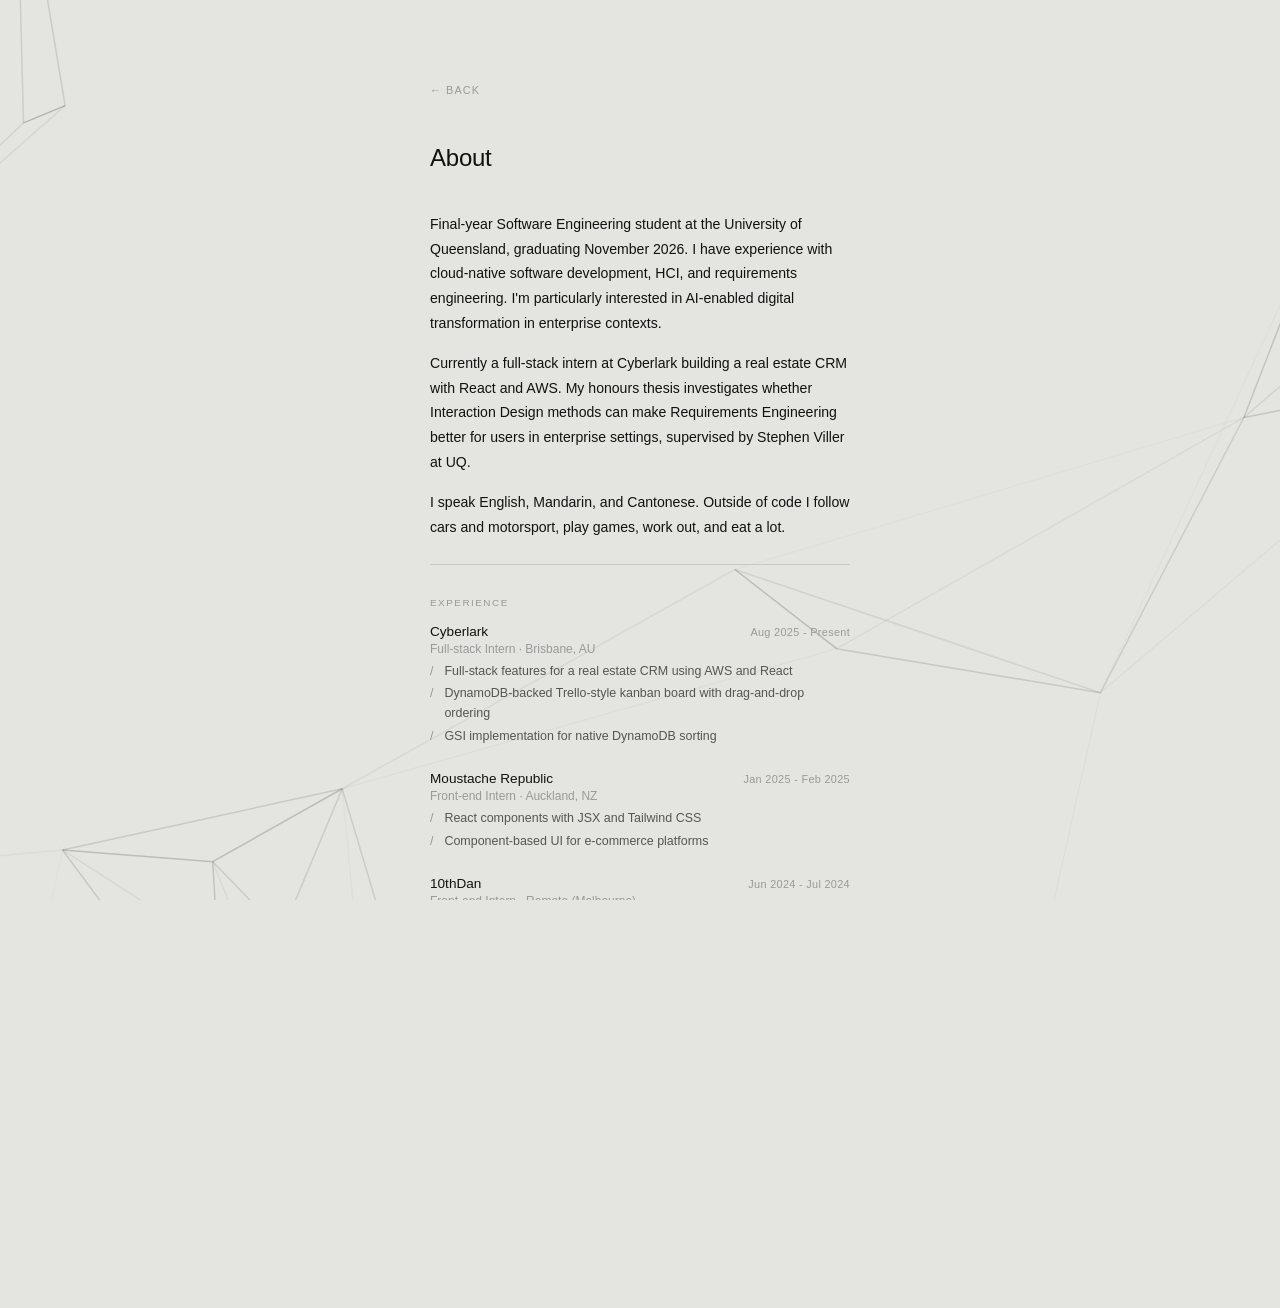
==== commit b844f0ea: "bg changes" ====
--- a/about.html
+++ b/about.html
@@ -8,7 +8,6 @@
   <link rel="stylesheet" href="style.css" />
 </head>
 <body>
-  <canvas id="bg-canvas"></canvas>
   <div id="page-transition"></div>
 
   <div class="wrap" style="align-items: flex-start; padding-top: 5rem;">
